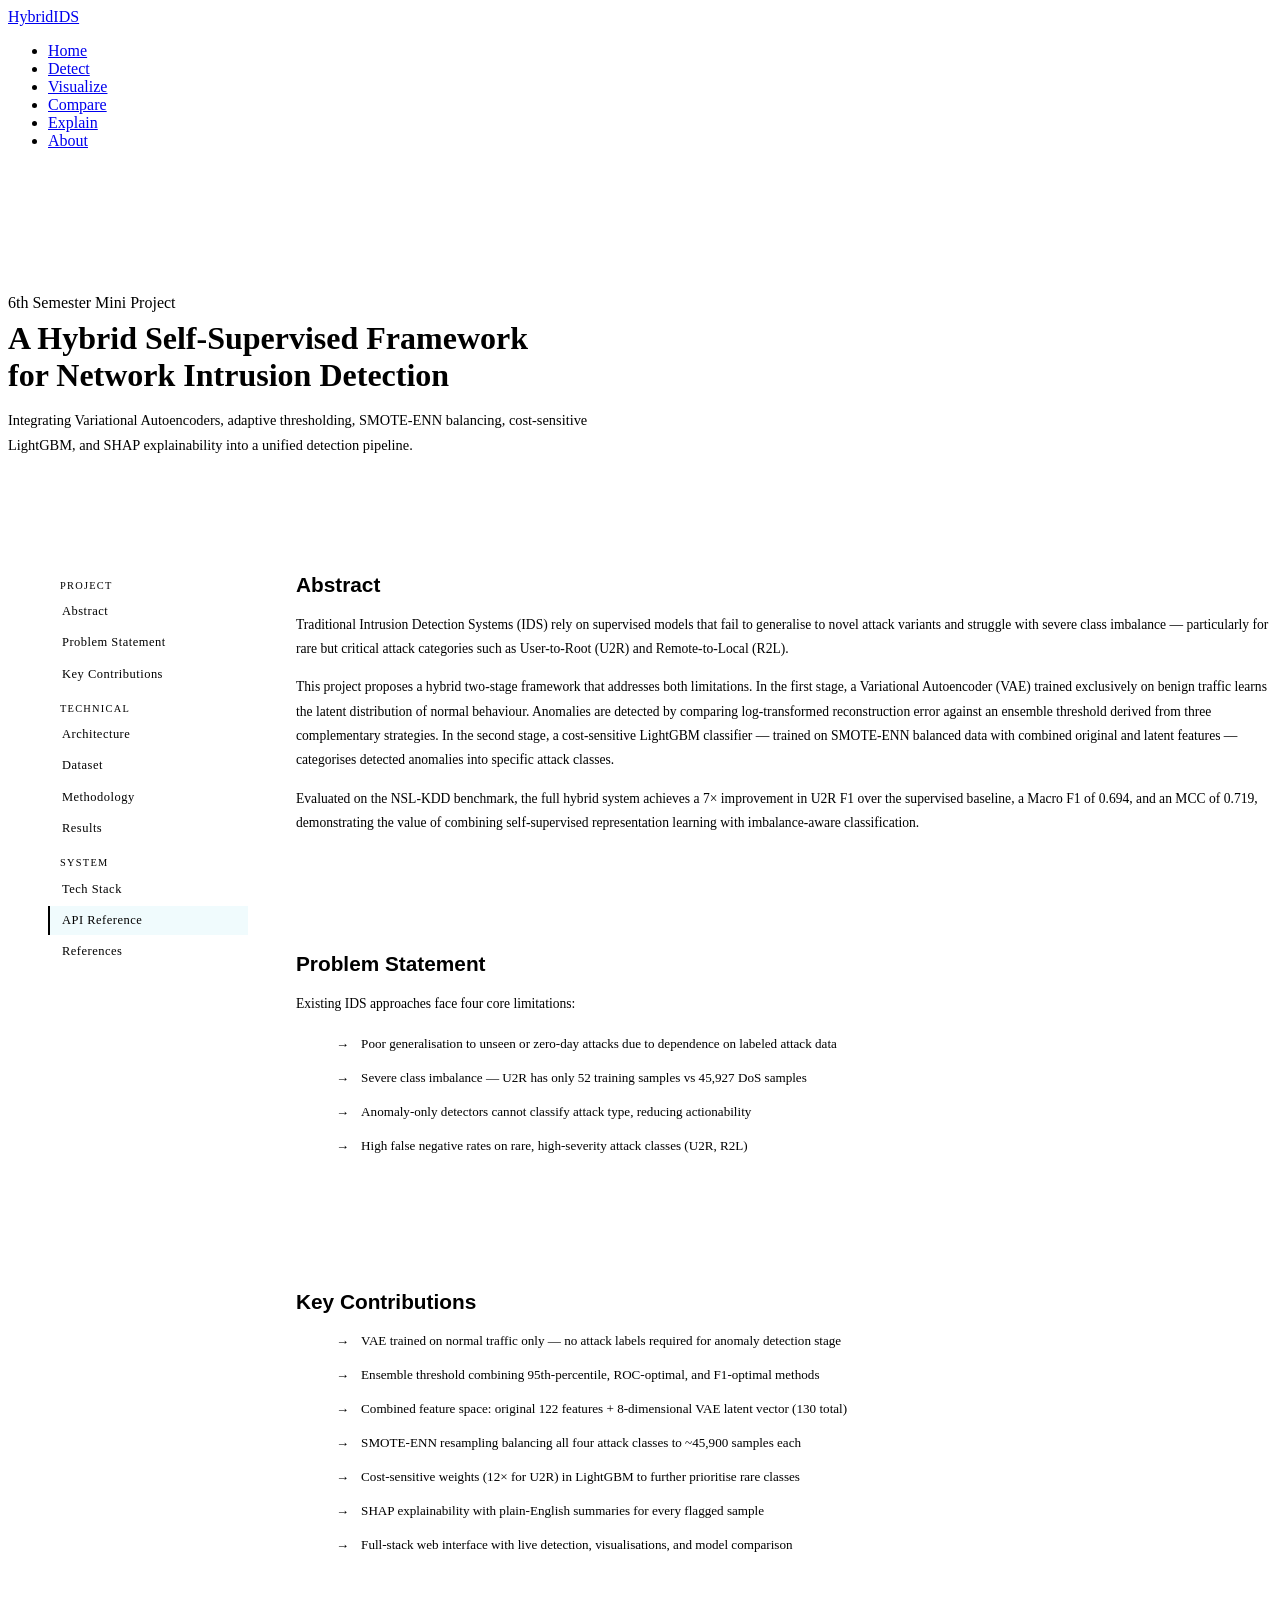
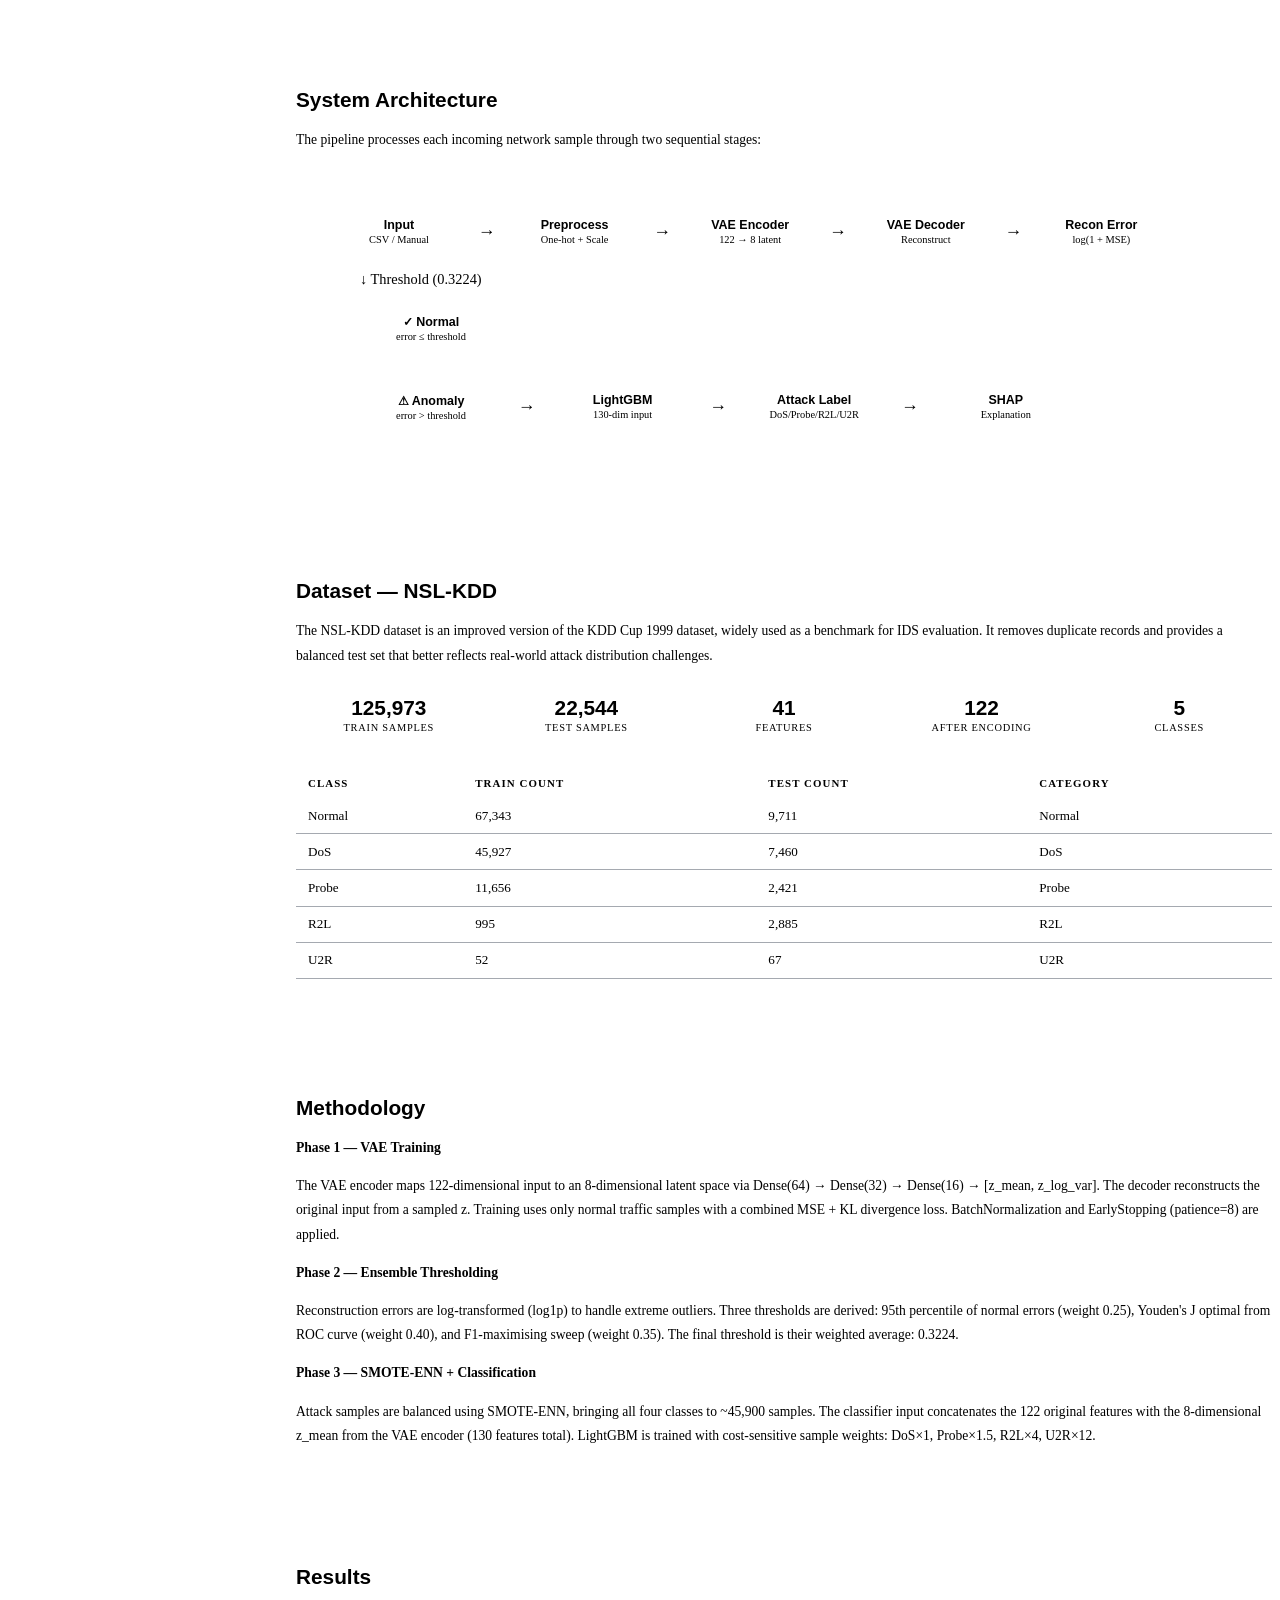
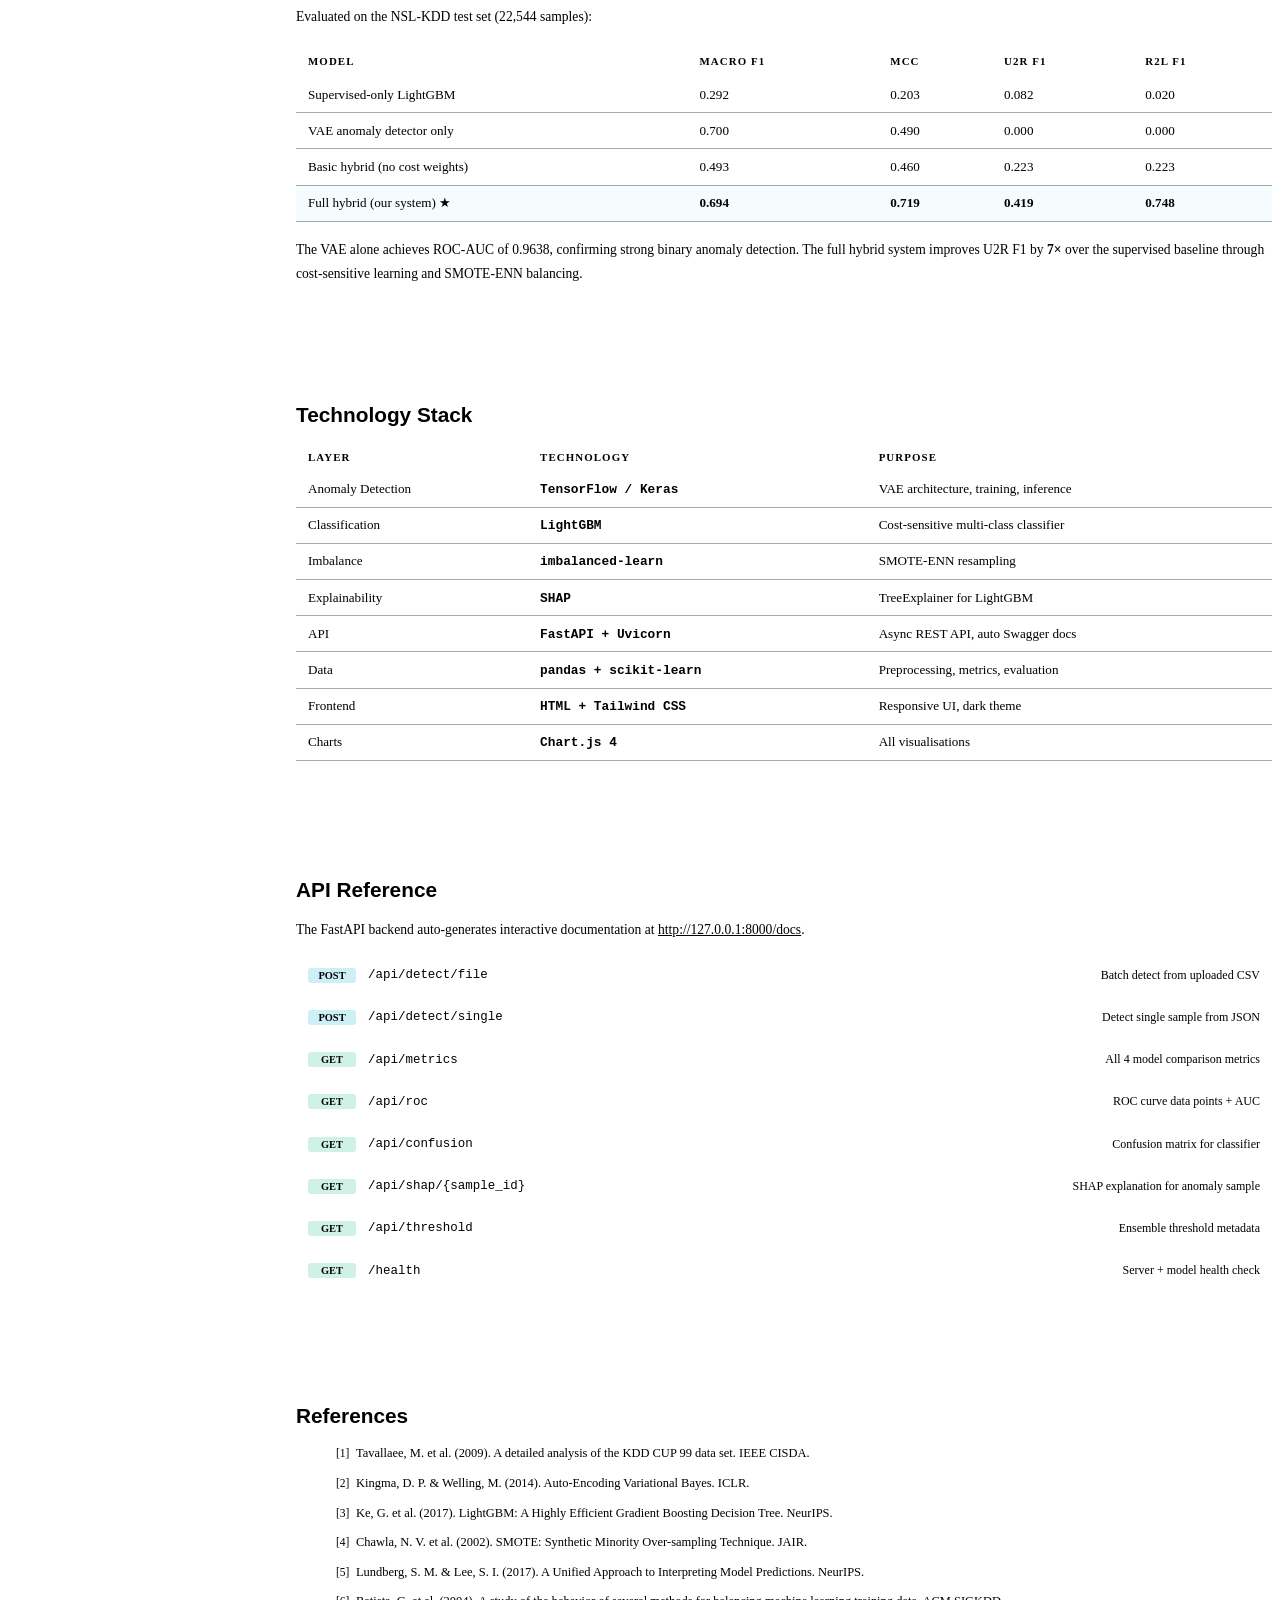
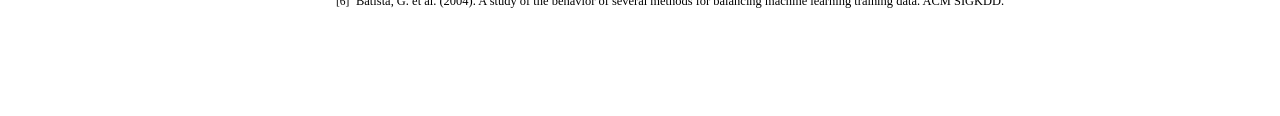
==== frontend/about.html @ 9a278058 "Initial commit" ====
<!DOCTYPE html>
<html lang="en">
<head>
  <meta charset="UTF-8"/>
  <meta name="viewport" content="width=device-width, initial-scale=1.0"/>
  <title>HybridIDS — About</title>
  <link rel="stylesheet" href="/static/css/styles.css"/>
  <style>
    .page-content { padding: 80px 0 5rem; }

    /* ── Hero strip ── */
    .about-hero {
      padding: 3rem 0 2rem;
      border-bottom: 1px solid var(--border);
      margin-bottom: 3rem;
    }

    /* ── Two-col layout ── */
    .about-layout {
      display: grid;
      grid-template-columns: 240px 1fr;
      gap: 3rem;
      align-items: start;
    }

    /* ── Sticky sidebar nav ── */
    .sidebar {
      position: sticky;
      top: 80px;
    }

    .sidebar-nav { list-style: none; display: flex; flex-direction: column; gap: 2px; }

    .sidebar-nav a {
      display: block;
      padding: 0.45rem 0.75rem;
      font-size: 0.78rem;
      color: var(--muted);
      text-decoration: none;
      border-left: 2px solid transparent;
      border-radius: 0 var(--radius) var(--radius) 0;
      transition: all var(--transition);
      letter-spacing: 0.04em;
    }

    .sidebar-nav a:hover { color: var(--cyan); border-left-color: var(--cyan); }
    .sidebar-nav a.active { color: var(--cyan); border-left-color: var(--cyan); background: rgba(6,182,212,0.06); }

    .sidebar-section-label {
      font-size: 0.65rem;
      text-transform: uppercase;
      letter-spacing: 0.12em;
      color: var(--subtle);
      padding: 0.75rem 0.75rem 0.25rem;
    }

    /* ── Content sections ── */
    .about-content { display: flex; flex-direction: column; gap: 3rem; }

    .about-section { scroll-margin-top: 90px; }

    .about-section h3 {
      font-family: 'Syne', sans-serif;
      font-size: 1.3rem;
      margin-bottom: 1rem;
      color: var(--text);
    }

    .about-section p {
      color: var(--muted);
      line-height: 1.8;
      font-size: 0.85rem;
      margin-bottom: 0.75rem;
    }

    .about-section p:last-child { margin-bottom: 0; }

    /* ── Dataset stats ── */
    .dataset-grid {
      display: grid;
      grid-template-columns: repeat(5, 1fr);
      gap: 0.75rem;
      margin-top: 1rem;
    }

    .dataset-card {
      background: var(--bg3);
      border: 1px solid var(--border);
      border-radius: var(--radius);
      padding: 0.875rem;
      text-align: center;
    }

    .dataset-val {
      font-family: 'Syne', sans-serif;
      font-size: 1.3rem;
      font-weight: 800;
      line-height: 1;
    }

    .dataset-label {
      font-size: 0.65rem;
      color: var(--muted);
      text-transform: uppercase;
      letter-spacing: 0.07em;
      margin-top: 3px;
    }

    /* ── Architecture diagram ── */
    .arch-diagram {
      background: var(--bg3);
      border: 1px solid var(--border);
      border-radius: var(--radius-lg);
      padding: 2rem;
      margin-top: 1.5rem;
      font-size: 0.8rem;
    }

    .arch-row {
      display: flex;
      align-items: center;
      gap: 0;
      margin-bottom: 0;
      flex-wrap: wrap;
    }

    .arch-box {
      background: var(--panel);
      border: 1px solid var(--border);
      border-radius: var(--radius);
      padding: 0.6rem 1rem;
      text-align: center;
      min-width: 110px;
      transition: border-color var(--transition);
    }

    .arch-box:hover { border-color: var(--cyan); }

    .arch-box-title {
      font-family: 'Syne', sans-serif;
      font-size: 0.78rem;
      font-weight: 600;
    }

    .arch-box-sub {
      font-size: 0.65rem;
      color: var(--muted);
      margin-top: 2px;
    }

    .arch-arrow {
      padding: 0 0.5rem;
      color: var(--border2);
      font-size: 1.1rem;
    }

    .arch-branch {
      display: flex;
      flex-direction: column;
      gap: 0.5rem;
      margin-left: 0.5rem;
    }

    .arch-branch-row {
      display: flex;
      align-items: center;
      gap: 0.5rem;
    }

    /* ── Tech stack table ── */
    .tech-table {
      width: 100%;
      border-collapse: collapse;
      margin-top: 1rem;
      font-size: 0.82rem;
    }

    .tech-table th {
      text-align: left;
      padding: 0.5rem 0.75rem;
      font-size: 0.68rem;
      text-transform: uppercase;
      letter-spacing: 0.1em;
      color: var(--muted);
      border-bottom: 1px solid var(--border);
    }

    .tech-table td {
      padding: 0.6rem 0.75rem;
      border-bottom: 1px solid rgba(30,41,59,0.4);
      vertical-align: middle;
    }

    .tech-name {
      font-weight: 600;
      color: var(--cyan);
      font-family: 'JetBrains Mono', monospace;
      font-size: 0.8rem;
    }

    /* ── Results summary ── */
    .results-table {
      width: 100%;
      border-collapse: collapse;
      margin-top: 1rem;
      font-size: 0.82rem;
    }

    .results-table th {
      text-align: left;
      padding: 0.6rem 0.75rem;
      font-size: 0.68rem;
      text-transform: uppercase;
      letter-spacing: 0.1em;
      color: var(--muted);
      border-bottom: 1px solid var(--border);
    }

    .results-table td {
      padding: 0.6rem 0.75rem;
      border-bottom: 1px solid rgba(30,41,59,0.4);
    }

    .results-table tr.best td { background: rgba(6,182,212,0.04); }
    .results-table tr.best td:first-child { border-left: 3px solid var(--cyan); }

    /* ── Contribution list ── */
    .contribution-list {
      list-style: none;
      display: flex;
      flex-direction: column;
      gap: 0.75rem;
      margin-top: 1rem;
    }

    .contribution-list li {
      display: flex;
      gap: 0.75rem;
      align-items: flex-start;
      font-size: 0.82rem;
      color: var(--muted);
      line-height: 1.6;
    }

    .contribution-list li::before {
      content: '→';
      color: var(--cyan);
      flex-shrink: 0;
      margin-top: 1px;
    }

    /* ── References ── */
    .ref-list {
      list-style: none;
      display: flex;
      flex-direction: column;
      gap: 0.6rem;
      margin-top: 1rem;
    }

    .ref-list li {
      font-size: 0.78rem;
      color: var(--muted);
      padding-left: 1.25rem;
      position: relative;
      line-height: 1.6;
    }

    .ref-list li::before {
      content: '[' counter(ref) ']';
      counter-increment: ref;
      position: absolute;
      left: 0;
      color: var(--cyan);
      font-size: 0.72rem;
    }

    .ref-list { counter-reset: ref; }

    /* ── API endpoints ── */
    .endpoint-list {
      display: flex;
      flex-direction: column;
      gap: 0.5rem;
      margin-top: 1rem;
    }

    .endpoint-row {
      display: flex;
      align-items: center;
      gap: 0.75rem;
      padding: 0.6rem 0.75rem;
      background: var(--bg3);
      border: 1px solid var(--border);
      border-radius: var(--radius);
      font-size: 0.78rem;
    }

    .endpoint-method {
      font-size: 0.65rem;
      font-weight: 700;
      padding: 2px 6px;
      border-radius: 3px;
      min-width: 36px;
      text-align: center;
    }

    .method-get  { background: rgba(16,185,129,0.2);  color: var(--green); }
    .method-post { background: rgba(6,182,212,0.2);   color: var(--cyan);  }

    .endpoint-path {
      font-family: 'JetBrains Mono', monospace;
      color: var(--text);
      font-size: 0.78rem;
    }

    .endpoint-desc { color: var(--muted); font-size: 0.75rem; margin-left: auto; }

    @media (max-width: 900px) {
      .about-layout { grid-template-columns: 1fr; }
      .sidebar { position: static; }
      .dataset-grid { grid-template-columns: repeat(3, 1fr); }
    }
  </style>
</head>
<body>

<nav class="navbar">
  <div class="container">
    <a href="/index.html" class="nav-logo"><span class="dot"></span>HybridIDS</a>
    <ul class="nav-links">
      <li><a href="/index.html">Home</a></li>
      <li><a href="/dashboard.html">Detect</a></li>
      <li><a href="/visualizations.html">Visualize</a></li>
      <li><a href="/comparison.html">Compare</a></li>
      <li><a href="/explainability.html">Explain</a></li>
      <li><a href="/about.html" class="active">About</a></li>
    </ul>
  </div>
</nav>

<div class="page-content">
  <div class="container">

    <div class="about-hero">
      <span class="section-tag">6th Semester Mini Project</span>
      <h1 style="margin-top:0.5rem;margin-bottom:0.75rem">
        A Hybrid Self-Supervised Framework<br/>
        <span style="color:var(--cyan)">for Network Intrusion Detection</span>
      </h1>
      <p style="color:var(--muted);font-size:0.9rem;max-width:640px;line-height:1.7">
        Integrating Variational Autoencoders, adaptive thresholding, SMOTE-ENN balancing,
        cost-sensitive LightGBM, and SHAP explainability into a unified detection pipeline.
      </p>
    </div>

    <div class="about-layout">

      <!-- Sidebar -->
      <aside class="sidebar">
        <nav>
          <ul class="sidebar-nav">
            <li class="sidebar-section-label">Project</li>
            <li><a href="#abstract">Abstract</a></li>
            <li><a href="#problem">Problem Statement</a></li>
            <li><a href="#contributions">Key Contributions</a></li>
            <li class="sidebar-section-label">Technical</li>
            <li><a href="#architecture">Architecture</a></li>
            <li><a href="#dataset">Dataset</a></li>
            <li><a href="#methodology">Methodology</a></li>
            <li><a href="#results">Results</a></li>
            <li class="sidebar-section-label">System</li>
            <li><a href="#stack">Tech Stack</a></li>
            <li><a href="#api">API Reference</a></li>
            <li><a href="#references">References</a></li>
          </ul>
        </nav>
      </aside>

      <!-- Content -->
      <div class="about-content">

        <!-- Abstract -->
        <section class="about-section" id="abstract">
          <h3>Abstract</h3>
          <p>
            Traditional Intrusion Detection Systems (IDS) rely on supervised models that fail to
            generalise to novel attack variants and struggle with severe class imbalance — particularly
            for rare but critical attack categories such as User-to-Root (U2R) and Remote-to-Local (R2L).
          </p>
          <p>
            This project proposes a hybrid two-stage framework that addresses both limitations.
            In the first stage, a Variational Autoencoder (VAE) trained exclusively on benign traffic
            learns the latent distribution of normal behaviour. Anomalies are detected by comparing
            log-transformed reconstruction error against an ensemble threshold derived from three
            complementary strategies. In the second stage, a cost-sensitive LightGBM classifier
            — trained on SMOTE-ENN balanced data with combined original and latent features —
            categorises detected anomalies into specific attack classes.
          </p>
          <p>
            Evaluated on the NSL-KDD benchmark, the full hybrid system achieves a 7× improvement
            in U2R F1 over the supervised baseline, a Macro F1 of 0.694, and an MCC of 0.719,
            demonstrating the value of combining self-supervised representation learning with
            imbalance-aware classification.
          </p>
        </section>

        <div class="divider"></div>

        <!-- Problem statement -->
        <section class="about-section" id="problem">
          <h3>Problem Statement</h3>
          <p>Existing IDS approaches face four core limitations:</p>
          <ul class="contribution-list">
            <li>Poor generalisation to unseen or zero-day attacks due to dependence on labeled attack data</li>
            <li>Severe class imbalance — U2R has only 52 training samples vs 45,927 DoS samples</li>
            <li>Anomaly-only detectors cannot classify attack type, reducing actionability</li>
            <li>High false negative rates on rare, high-severity attack classes (U2R, R2L)</li>
          </ul>
        </section>

        <div class="divider"></div>

        <!-- Key contributions -->
        <section class="about-section" id="contributions">
          <h3>Key Contributions</h3>
          <ul class="contribution-list">
            <li>VAE trained on normal traffic only — no attack labels required for anomaly detection stage</li>
            <li>Ensemble threshold combining 95th-percentile, ROC-optimal, and F1-optimal methods</li>
            <li>Combined feature space: original 122 features + 8-dimensional VAE latent vector (130 total)</li>
            <li>SMOTE-ENN resampling balancing all four attack classes to ~45,900 samples each</li>
            <li>Cost-sensitive weights (12× for U2R) in LightGBM to further prioritise rare classes</li>
            <li>SHAP explainability with plain-English summaries for every flagged sample</li>
            <li>Full-stack web interface with live detection, visualisations, and model comparison</li>
          </ul>
        </section>

        <div class="divider"></div>

        <!-- Architecture -->
        <section class="about-section" id="architecture">
          <h3>System Architecture</h3>
          <p>The pipeline processes each incoming network sample through two sequential stages:</p>

          <div class="arch-diagram">
            <div class="arch-row">
              <div class="arch-box">
                <div class="arch-box-title">Input</div>
                <div class="arch-box-sub">CSV / Manual</div>
              </div>
              <div class="arch-arrow">→</div>
              <div class="arch-box">
                <div class="arch-box-title">Preprocess</div>
                <div class="arch-box-sub">One-hot + Scale</div>
              </div>
              <div class="arch-arrow">→</div>
              <div class="arch-box" style="border-color:rgba(6,182,212,0.4)">
                <div class="arch-box-title" style="color:var(--cyan)">VAE Encoder</div>
                <div class="arch-box-sub">122 → 8 latent</div>
              </div>
              <div class="arch-arrow">→</div>
              <div class="arch-box">
                <div class="arch-box-title">VAE Decoder</div>
                <div class="arch-box-sub">Reconstruct</div>
              </div>
              <div class="arch-arrow">→</div>
              <div class="arch-box">
                <div class="arch-box-title">Recon Error</div>
                <div class="arch-box-sub">log(1 + MSE)</div>
              </div>
            </div>

            <div style="margin: 1rem 0 1rem 2rem; color:var(--border2); font-size:0.9rem">↓ Threshold (0.3224)</div>

            <div style="display:flex;gap:2rem;margin-left:2rem;flex-wrap:wrap">
              <div class="arch-box" style="border-color:rgba(16,185,129,0.4)">
                <div class="arch-box-title" style="color:var(--green)">✓ Normal</div>
                <div class="arch-box-sub">error ≤ threshold</div>
              </div>
              <div style="display:flex;align-items:center;gap:0.5rem;flex-wrap:wrap">
                <div class="arch-box" style="border-color:rgba(239,68,68,0.4)">
                  <div class="arch-box-title" style="color:var(--red)">⚠ Anomaly</div>
                  <div class="arch-box-sub">error > threshold</div>
                </div>
                <div class="arch-arrow">→</div>
                <div class="arch-box" style="border-color:rgba(249,115,22,0.4)">
                  <div class="arch-box-title" style="color:var(--orange)">LightGBM</div>
                  <div class="arch-box-sub">130-dim input</div>
                </div>
                <div class="arch-arrow">→</div>
                <div class="arch-box">
                  <div class="arch-box-title">Attack Label</div>
                  <div class="arch-box-sub">DoS/Probe/R2L/U2R</div>
                </div>
                <div class="arch-arrow">→</div>
                <div class="arch-box" style="border-color:rgba(139,92,246,0.4)">
                  <div class="arch-box-title" style="color:var(--purple)">SHAP</div>
                  <div class="arch-box-sub">Explanation</div>
                </div>
              </div>
            </div>
          </div>
        </section>

        <div class="divider"></div>

        <!-- Dataset -->
        <section class="about-section" id="dataset">
          <h3>Dataset — NSL-KDD</h3>
          <p>
            The NSL-KDD dataset is an improved version of the KDD Cup 1999 dataset, widely used as
            a benchmark for IDS evaluation. It removes duplicate records and provides a balanced
            test set that better reflects real-world attack distribution challenges.
          </p>

          <div class="dataset-grid">
            <div class="dataset-card">
              <div class="dataset-val" style="color:var(--cyan)">125,973</div>
              <div class="dataset-label">Train Samples</div>
            </div>
            <div class="dataset-card">
              <div class="dataset-val" style="color:var(--cyan)">22,544</div>
              <div class="dataset-label">Test Samples</div>
            </div>
            <div class="dataset-card">
              <div class="dataset-val" style="color:var(--green)">41</div>
              <div class="dataset-label">Features</div>
            </div>
            <div class="dataset-card">
              <div class="dataset-val" style="color:var(--yellow)">122</div>
              <div class="dataset-label">After Encoding</div>
            </div>
            <div class="dataset-card">
              <div class="dataset-val" style="color:var(--red)">5</div>
              <div class="dataset-label">Classes</div>
            </div>
          </div>

          <div style="margin-top:1.25rem">
            <table class="results-table">
              <thead>
                <tr><th>Class</th><th>Train Count</th><th>Test Count</th><th>Category</th></tr>
              </thead>
              <tbody>
                <tr><td>Normal</td><td>67,343</td><td>9,711</td><td><span class="badge badge-normal">Normal</span></td></tr>
                <tr><td>DoS</td><td>45,927</td><td>7,460</td><td><span class="badge badge-dos">DoS</span></td></tr>
                <tr><td>Probe</td><td>11,656</td><td>2,421</td><td><span class="badge badge-probe">Probe</span></td></tr>
                <tr><td>R2L</td><td>995</td><td>2,885</td><td><span class="badge badge-r2l">R2L</span></td></tr>
                <tr><td>U2R</td><td>52</td><td>67</td><td><span class="badge badge-u2r">U2R</span></td></tr>
              </tbody>
            </table>
          </div>
        </section>

        <div class="divider"></div>

        <!-- Methodology -->
        <section class="about-section" id="methodology">
          <h3>Methodology</h3>
          <p><strong style="color:var(--text)">Phase 1 — VAE Training</strong></p>
          <p>
            The VAE encoder maps 122-dimensional input to an 8-dimensional latent space via
            Dense(64) → Dense(32) → Dense(16) → [z_mean, z_log_var]. The decoder reconstructs
            the original input from a sampled z. Training uses only normal traffic samples
            with a combined MSE + KL divergence loss. BatchNormalization and EarlyStopping
            (patience=8) are applied.
          </p>
          <p><strong style="color:var(--text)">Phase 2 — Ensemble Thresholding</strong></p>
          <p>
            Reconstruction errors are log-transformed (log1p) to handle extreme outliers.
            Three thresholds are derived: 95th percentile of normal errors (weight 0.25),
            Youden's J optimal from ROC curve (weight 0.40), and F1-maximising sweep (weight 0.35).
            The final threshold is their weighted average: 0.3224.
          </p>
          <p><strong style="color:var(--text)">Phase 3 — SMOTE-ENN + Classification</strong></p>
          <p>
            Attack samples are balanced using SMOTE-ENN, bringing all four classes to ~45,900 samples.
            The classifier input concatenates the 122 original features with the 8-dimensional z_mean
            from the VAE encoder (130 features total). LightGBM is trained with cost-sensitive
            sample weights: DoS×1, Probe×1.5, R2L×4, U2R×12.
          </p>
        </section>

        <div class="divider"></div>

        <!-- Results -->
        <section class="about-section" id="results">
          <h3>Results</h3>
          <p>Evaluated on the NSL-KDD test set (22,544 samples):</p>
          <table class="results-table">
            <thead>
              <tr><th>Model</th><th>Macro F1</th><th>MCC</th><th>U2R F1</th><th>R2L F1</th></tr>
            </thead>
            <tbody>
              <tr><td>Supervised-only LightGBM</td><td>0.292</td><td>0.203</td><td>0.082</td><td>0.020</td></tr>
              <tr><td>VAE anomaly detector only</td><td>0.700</td><td>0.490</td><td>0.000</td><td>0.000</td></tr>
              <tr><td>Basic hybrid (no cost weights)</td><td>0.493</td><td>0.460</td><td>0.223</td><td>0.223</td></tr>
              <tr class="best"><td>Full hybrid (our system) ★</td><td><strong>0.694</strong></td><td><strong>0.719</strong></td><td><strong>0.419</strong></td><td><strong>0.748</strong></td></tr>
            </tbody>
          </table>
          <p style="margin-top:1rem">
            The VAE alone achieves ROC-AUC of 0.9638, confirming strong binary anomaly detection.
            The full hybrid system improves U2R F1 by <strong style="color:var(--cyan)">7×</strong>
            over the supervised baseline through cost-sensitive learning and SMOTE-ENN balancing.
          </p>
        </section>

        <div class="divider"></div>

        <!-- Tech stack -->
        <section class="about-section" id="stack">
          <h3>Technology Stack</h3>
          <table class="tech-table">
            <thead>
              <tr><th>Layer</th><th>Technology</th><th>Purpose</th></tr>
            </thead>
            <tbody>
              <tr><td>Anomaly Detection</td><td><span class="tech-name">TensorFlow / Keras</span></td><td style="color:var(--muted)">VAE architecture, training, inference</td></tr>
              <tr><td>Classification</td><td><span class="tech-name">LightGBM</span></td><td style="color:var(--muted)">Cost-sensitive multi-class classifier</td></tr>
              <tr><td>Imbalance</td><td><span class="tech-name">imbalanced-learn</span></td><td style="color:var(--muted)">SMOTE-ENN resampling</td></tr>
              <tr><td>Explainability</td><td><span class="tech-name">SHAP</span></td><td style="color:var(--muted)">TreeExplainer for LightGBM</td></tr>
              <tr><td>API</td><td><span class="tech-name">FastAPI + Uvicorn</span></td><td style="color:var(--muted)">Async REST API, auto Swagger docs</td></tr>
              <tr><td>Data</td><td><span class="tech-name">pandas + scikit-learn</span></td><td style="color:var(--muted)">Preprocessing, metrics, evaluation</td></tr>
              <tr><td>Frontend</td><td><span class="tech-name">HTML + Tailwind CSS</span></td><td style="color:var(--muted)">Responsive UI, dark theme</td></tr>
              <tr><td>Charts</td><td><span class="tech-name">Chart.js 4</span></td><td style="color:var(--muted)">All visualisations</td></tr>
            </tbody>
          </table>
        </section>

        <div class="divider"></div>

        <!-- API reference -->
        <section class="about-section" id="api">
          <h3>API Reference</h3>
          <p>
            The FastAPI backend auto-generates interactive documentation at
            <a href="http://127.0.0.1:8000/docs" target="_blank"
               style="color:var(--cyan)">http://127.0.0.1:8000/docs</a>.
          </p>
          <div class="endpoint-list">
            <div class="endpoint-row">
              <span class="endpoint-method method-post">POST</span>
              <span class="endpoint-path">/api/detect/file</span>
              <span class="endpoint-desc">Batch detect from uploaded CSV</span>
            </div>
            <div class="endpoint-row">
              <span class="endpoint-method method-post">POST</span>
              <span class="endpoint-path">/api/detect/single</span>
              <span class="endpoint-desc">Detect single sample from JSON</span>
            </div>
            <div class="endpoint-row">
              <span class="endpoint-method method-get">GET</span>
              <span class="endpoint-path">/api/metrics</span>
              <span class="endpoint-desc">All 4 model comparison metrics</span>
            </div>
            <div class="endpoint-row">
              <span class="endpoint-method method-get">GET</span>
              <span class="endpoint-path">/api/roc</span>
              <span class="endpoint-desc">ROC curve data points + AUC</span>
            </div>
            <div class="endpoint-row">
              <span class="endpoint-method method-get">GET</span>
              <span class="endpoint-path">/api/confusion</span>
              <span class="endpoint-desc">Confusion matrix for classifier</span>
            </div>
            <div class="endpoint-row">
              <span class="endpoint-method method-get">GET</span>
              <span class="endpoint-path">/api/shap/{sample_id}</span>
              <span class="endpoint-desc">SHAP explanation for anomaly sample</span>
            </div>
            <div class="endpoint-row">
              <span class="endpoint-method method-get">GET</span>
              <span class="endpoint-path">/api/threshold</span>
              <span class="endpoint-desc">Ensemble threshold metadata</span>
            </div>
            <div class="endpoint-row">
              <span class="endpoint-method method-get">GET</span>
              <span class="endpoint-path">/health</span>
              <span class="endpoint-desc">Server + model health check</span>
            </div>
          </div>
        </section>

        <div class="divider"></div>

        <!-- References -->
        <section class="about-section" id="references">
          <h3>References</h3>
          <ul class="ref-list">
            <li>Tavallaee, M. et al. (2009). A detailed analysis of the KDD CUP 99 data set. IEEE CISDA.</li>
            <li>Kingma, D. P. & Welling, M. (2014). Auto-Encoding Variational Bayes. ICLR.</li>
            <li>Ke, G. et al. (2017). LightGBM: A Highly Efficient Gradient Boosting Decision Tree. NeurIPS.</li>
            <li>Chawla, N. V. et al. (2002). SMOTE: Synthetic Minority Over-sampling Technique. JAIR.</li>
            <li>Lundberg, S. M. & Lee, S. I. (2017). A Unified Approach to Interpreting Model Predictions. NeurIPS.</li>
            <li>Batista, G. et al. (2004). A study of the behavior of several methods for balancing machine learning training data. ACM SIGKDD.</li>
          </ul>
        </section>

      </div>
    </div>
  </div>
</div>

<script>
// Highlight active sidebar link on scroll
const sections = document.querySelectorAll('.about-section');
const navLinks  = document.querySelectorAll('.sidebar-nav a');

const observer = new IntersectionObserver(entries => {
  entries.forEach(entry => {
    if (entry.isIntersecting) {
      navLinks.forEach(a => {
        a.classList.toggle('active', a.getAttribute('href') === `#${entry.target.id}`);
      });
    }
  });
}, { rootMargin: '-80px 0px -60% 0px' });

sections.forEach(s => observer.observe(s));
</script>
</body>
</html>
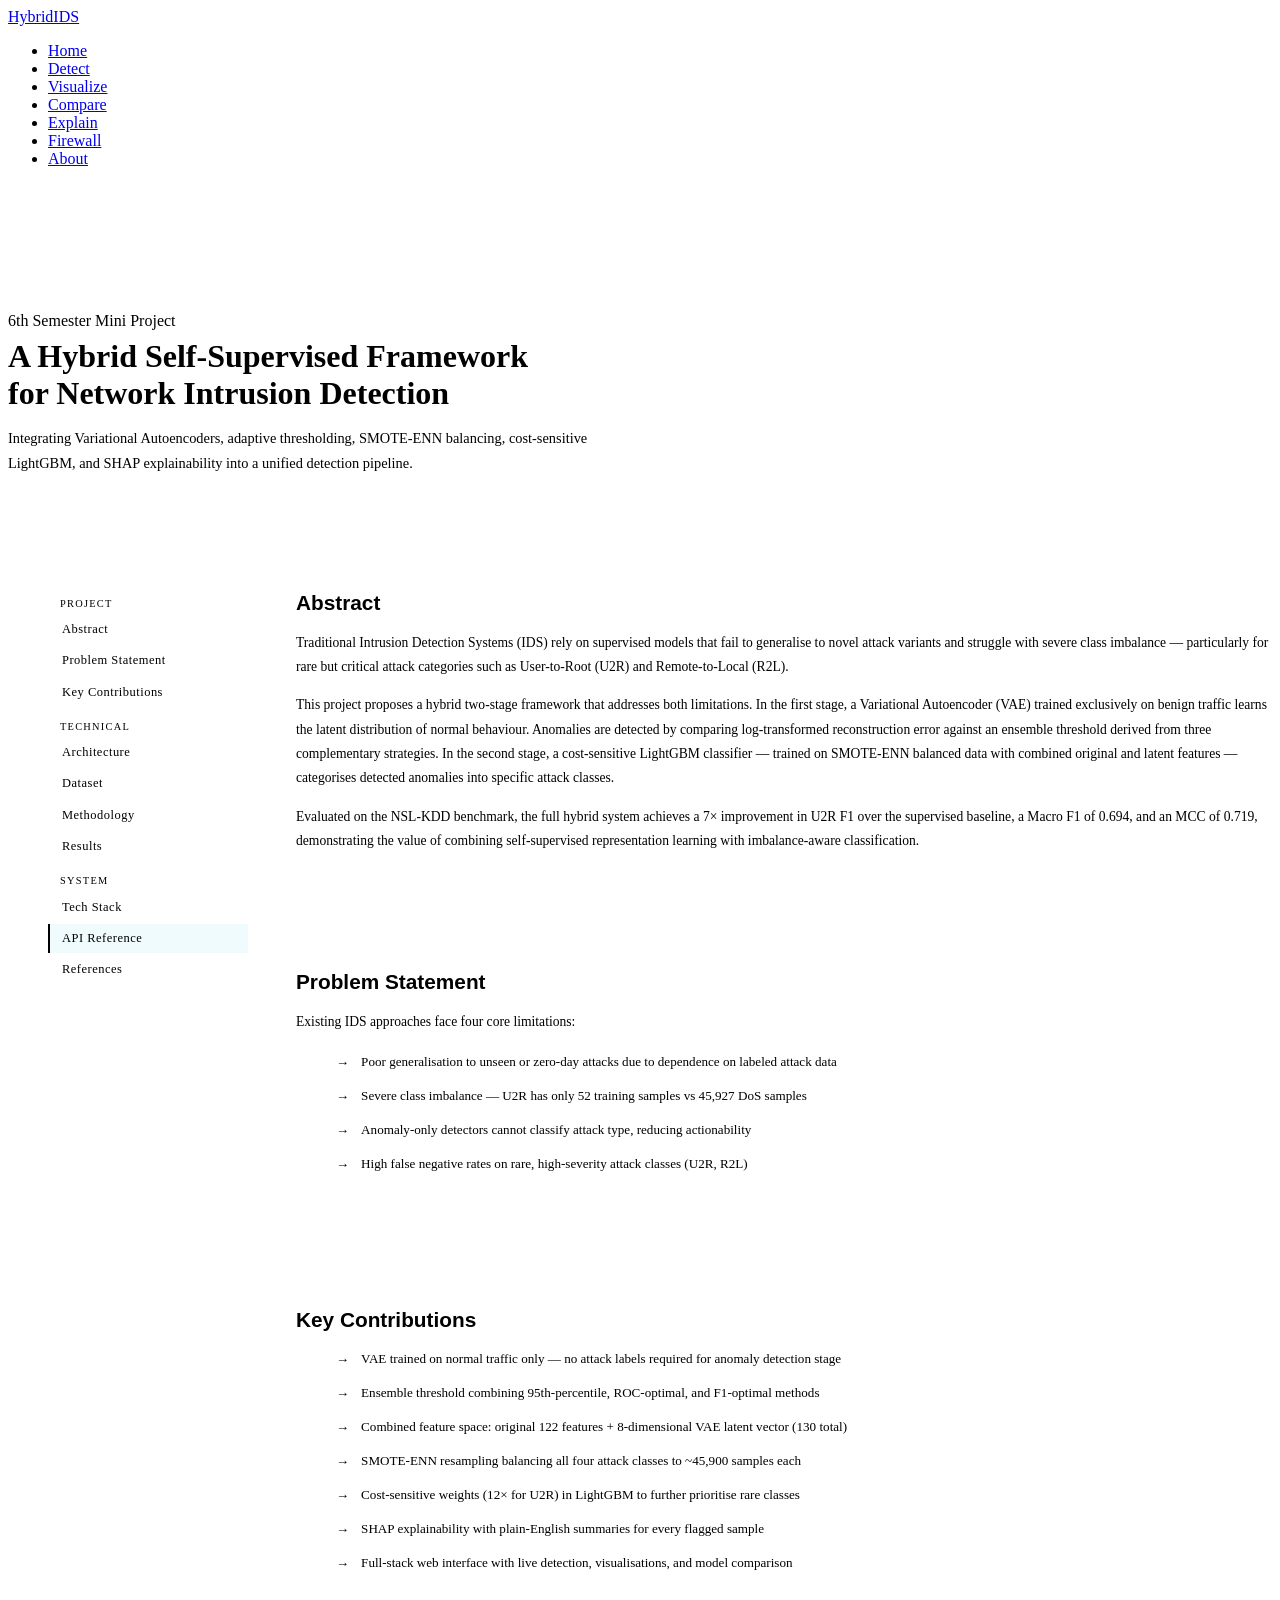
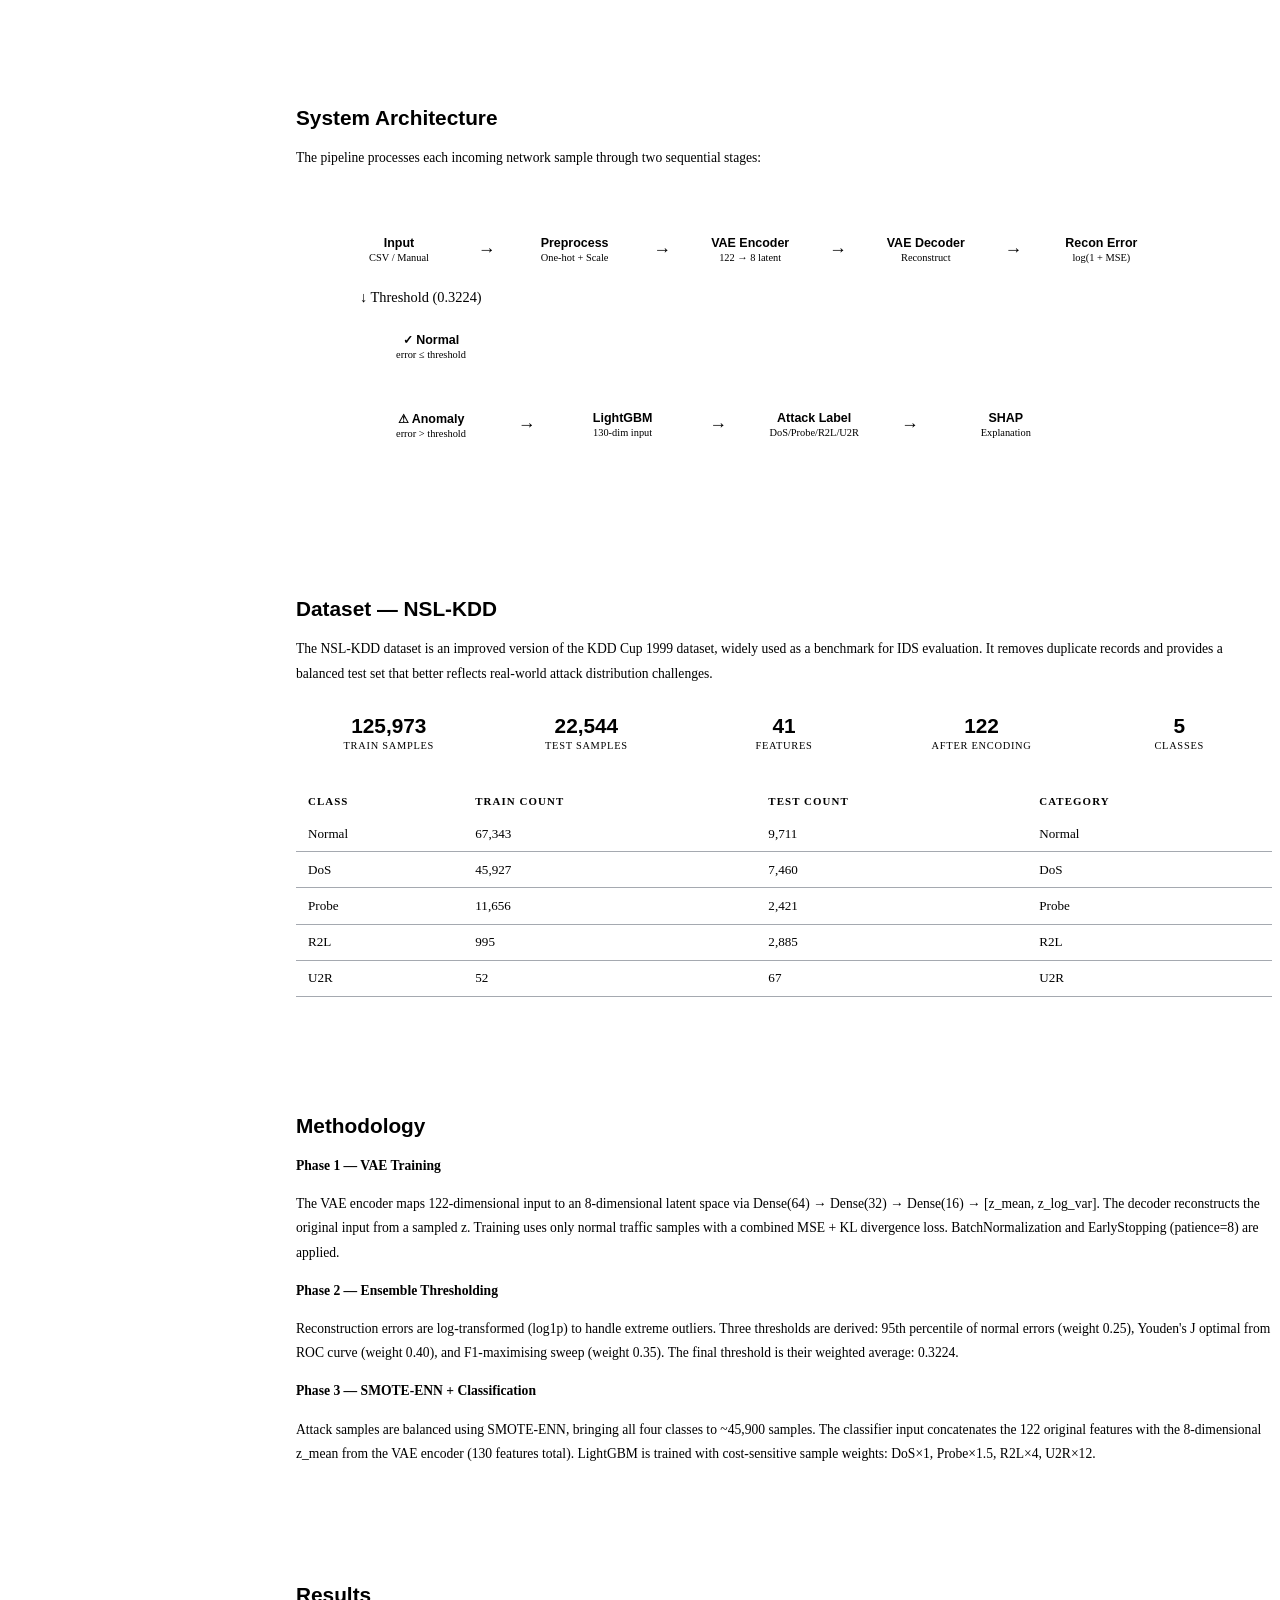
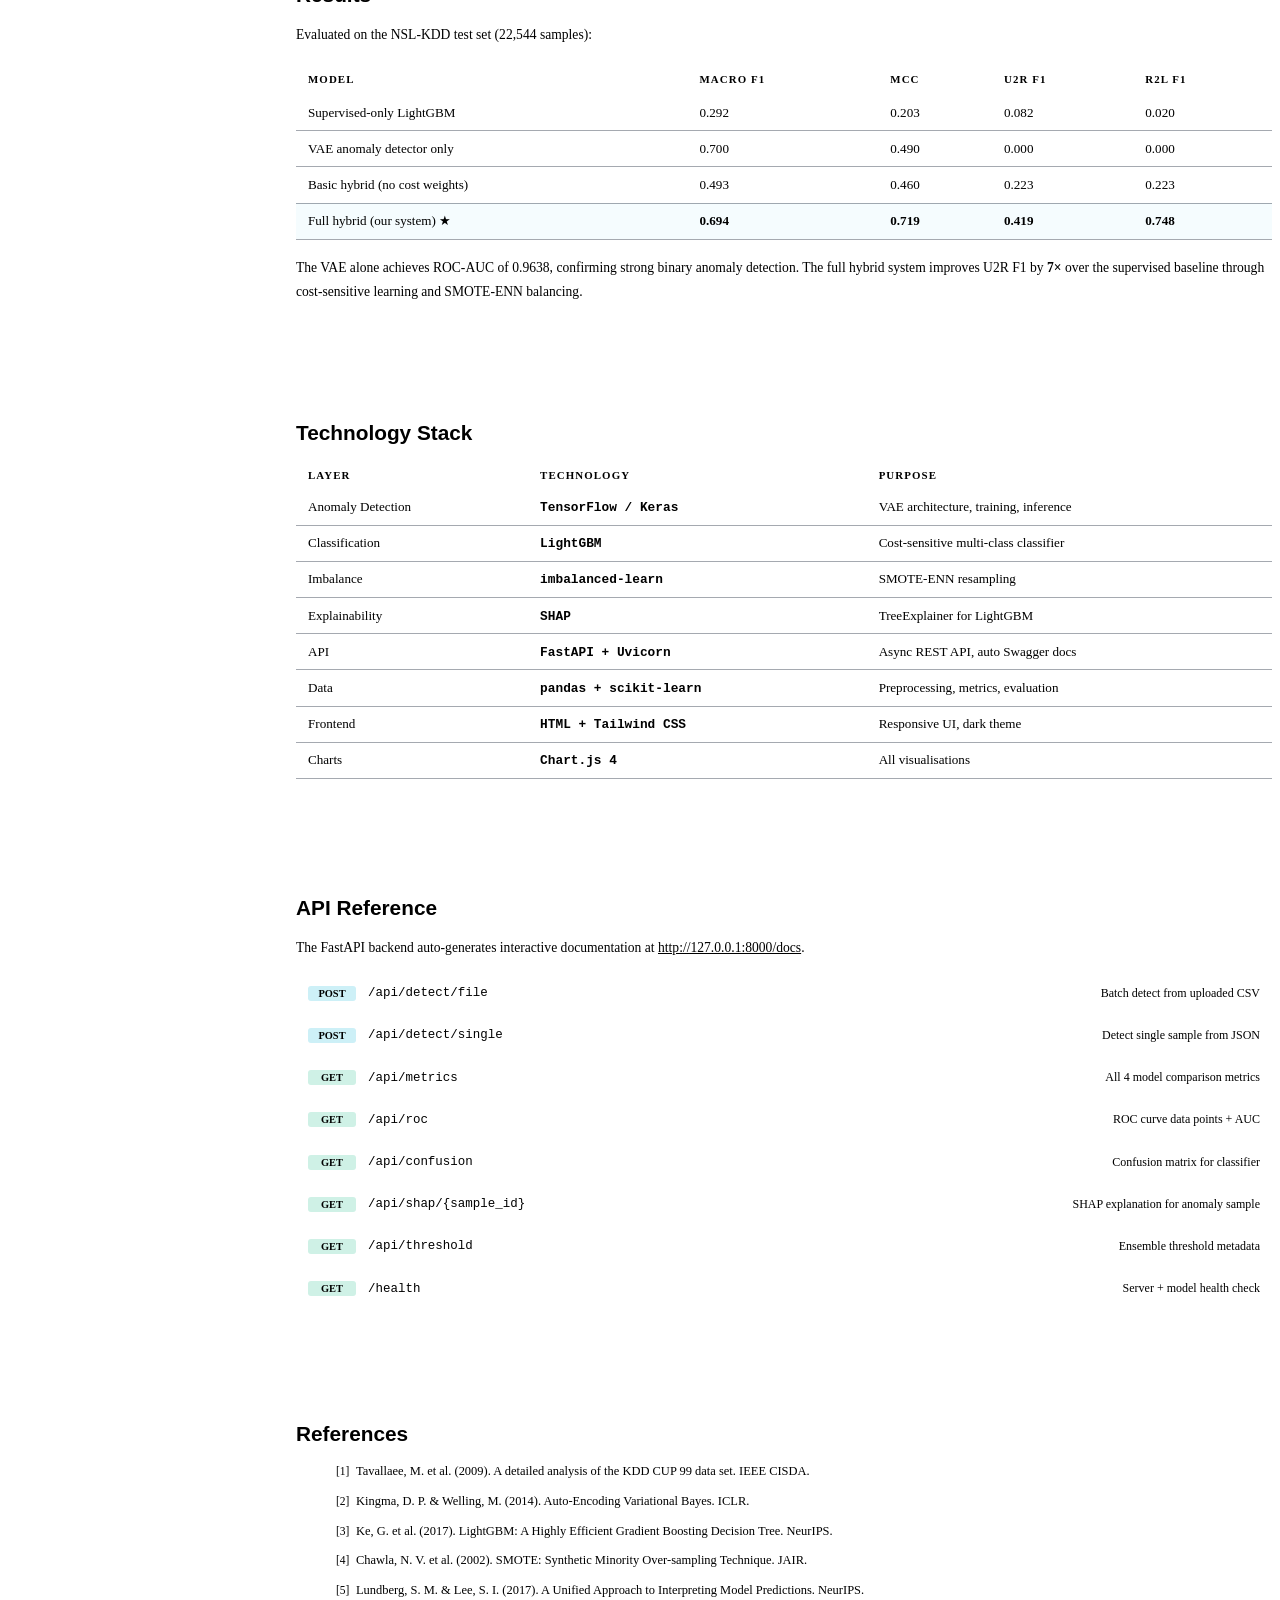
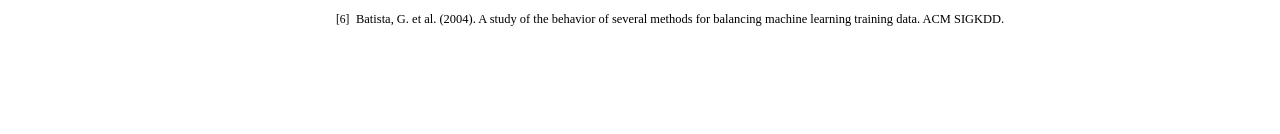
==== commit 0aca1da8: "firewall" ====
--- a/frontend/about.html
+++ b/frontend/about.html
@@ -334,6 +334,7 @@
       <li><a href="/visualizations.html">Visualize</a></li>
       <li><a href="/comparison.html">Compare</a></li>
       <li><a href="/explainability.html">Explain</a></li>
+      <li><a href="/firewall.html">Firewall</a></li>
       <li><a href="/about.html" class="active">About</a></li>
     </ul>
   </div>
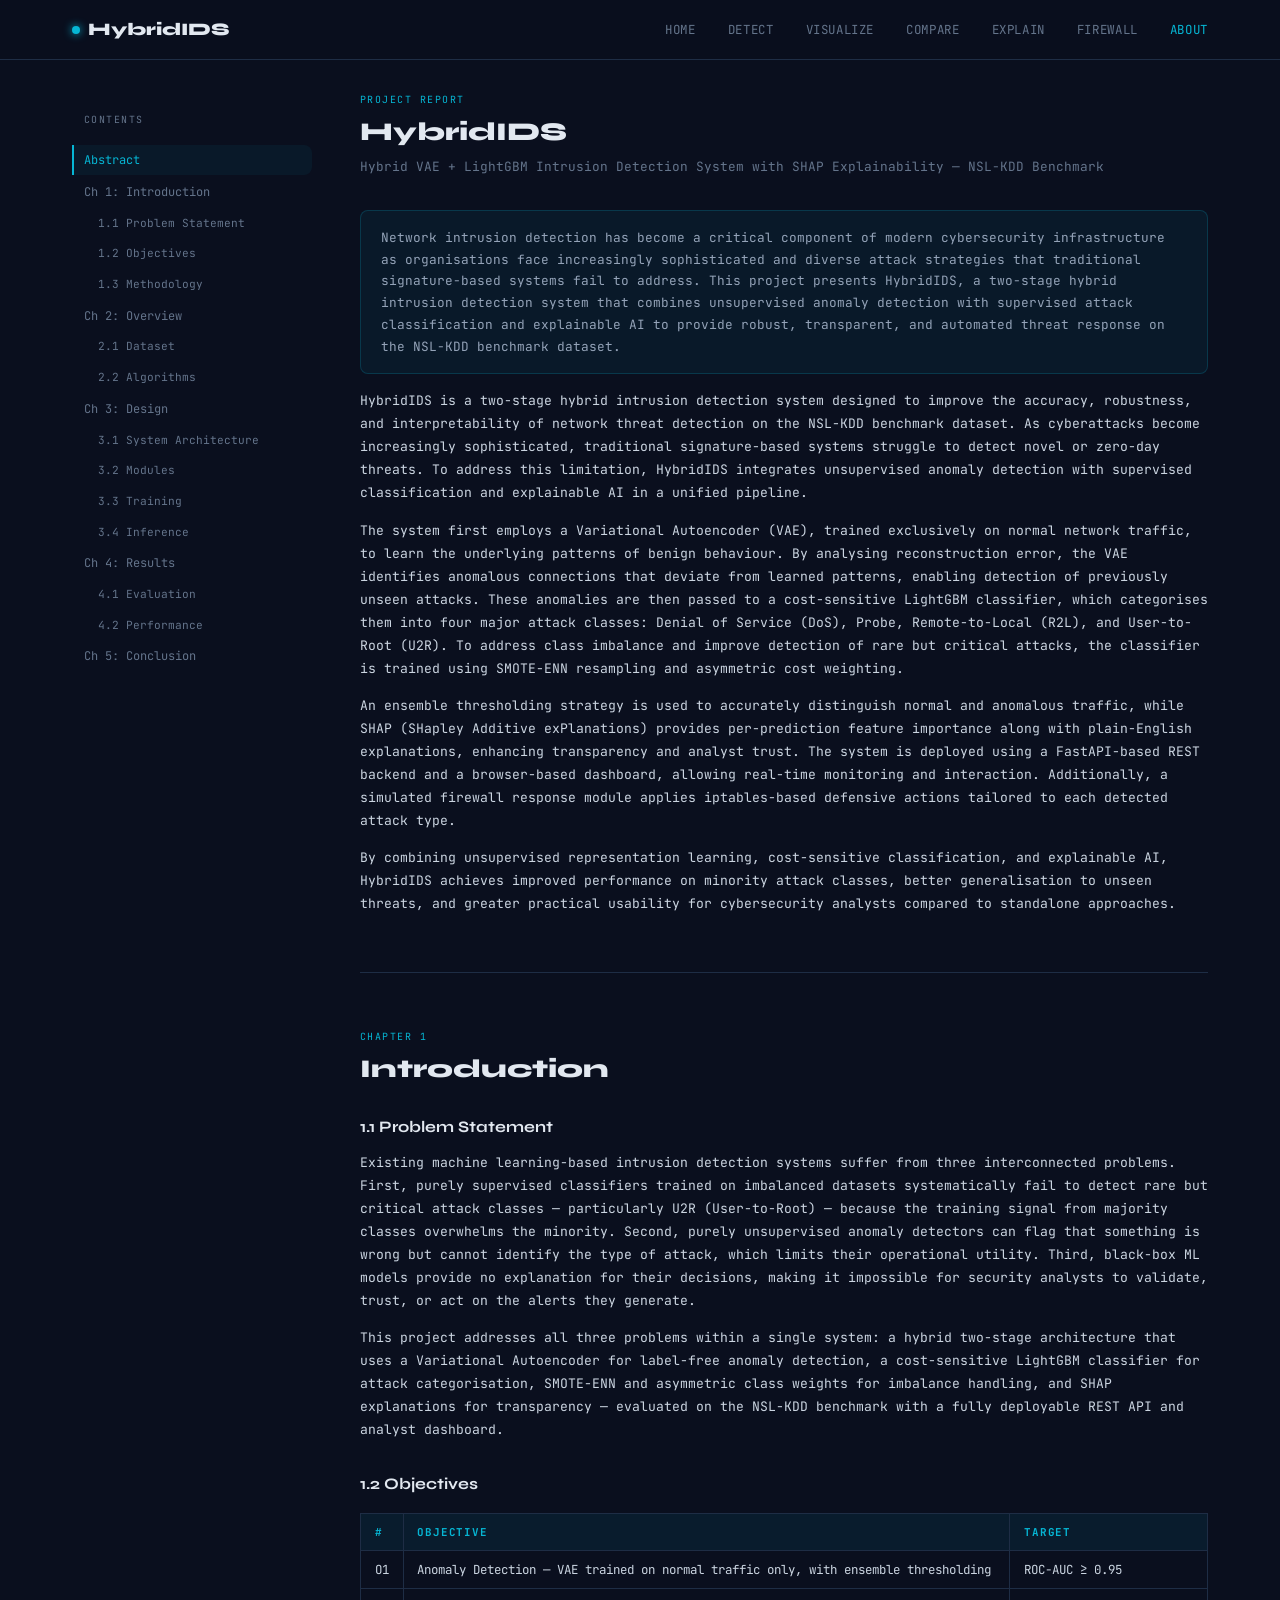
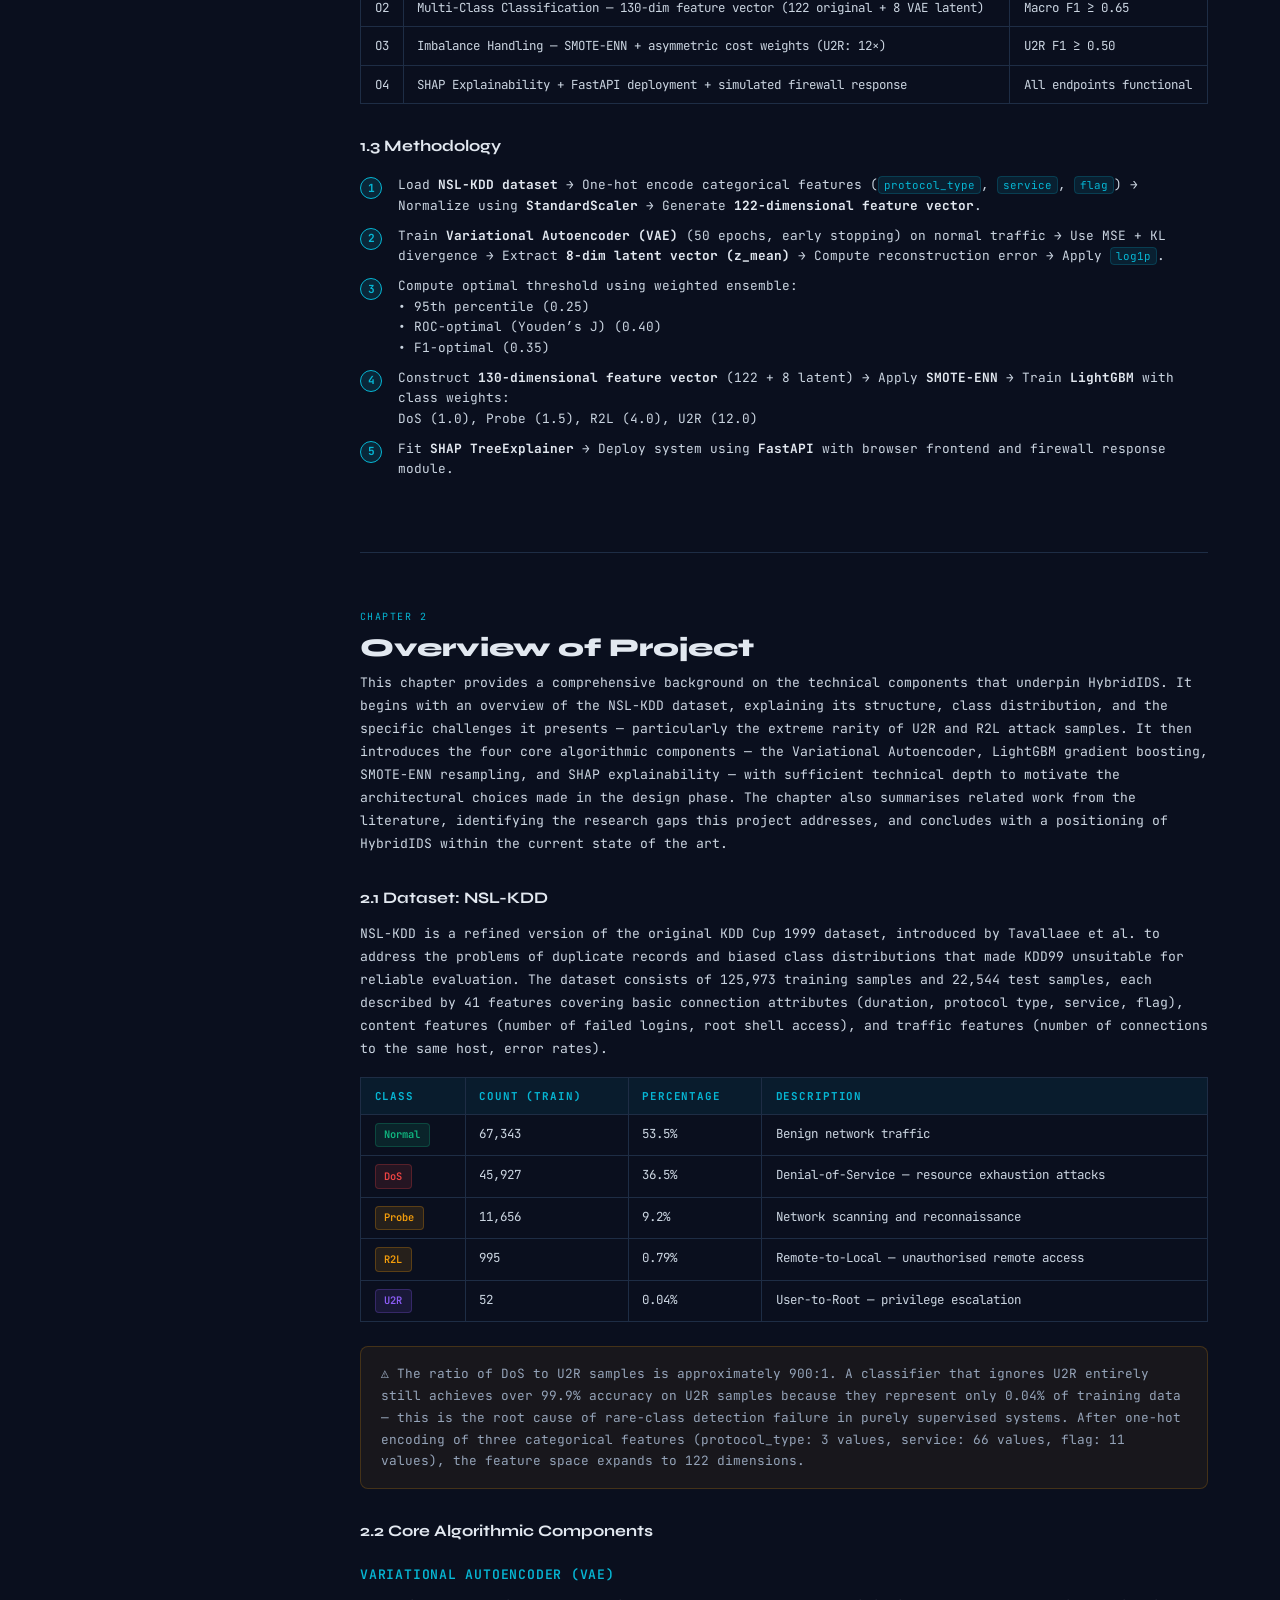
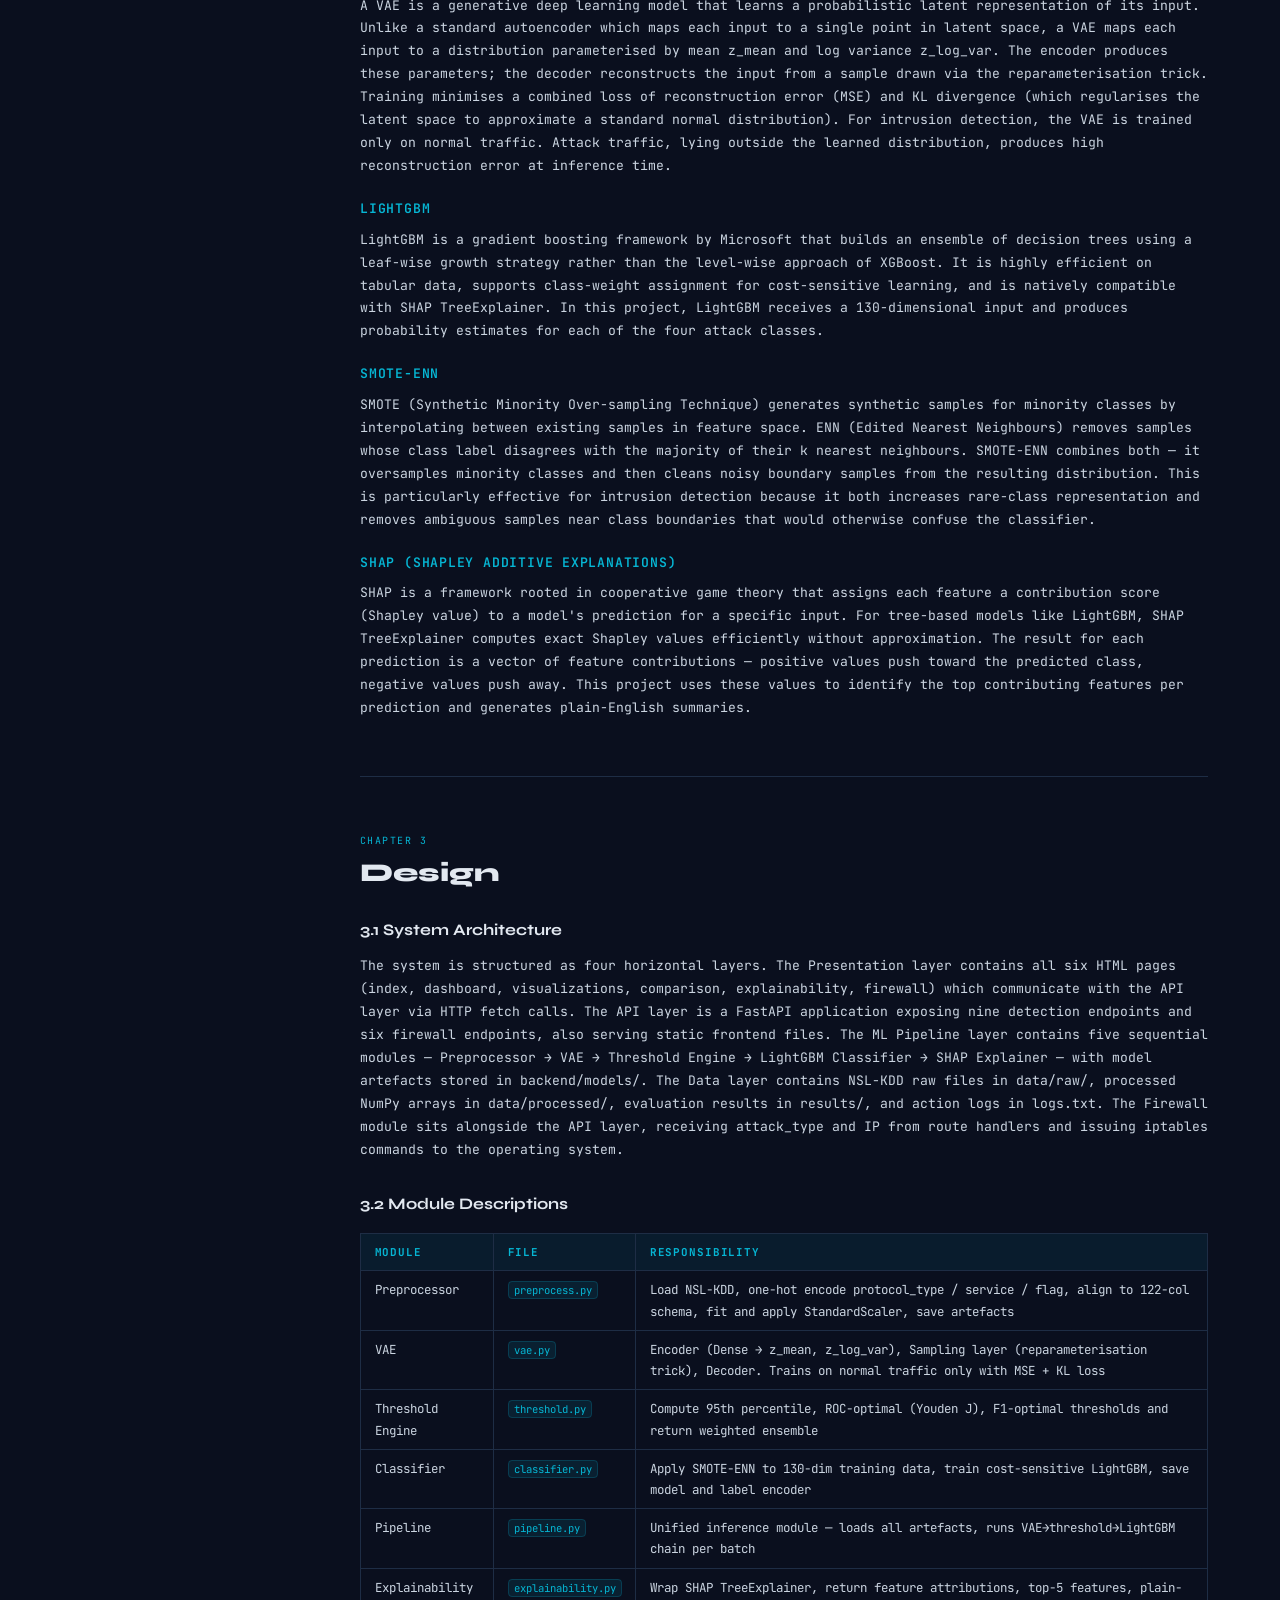
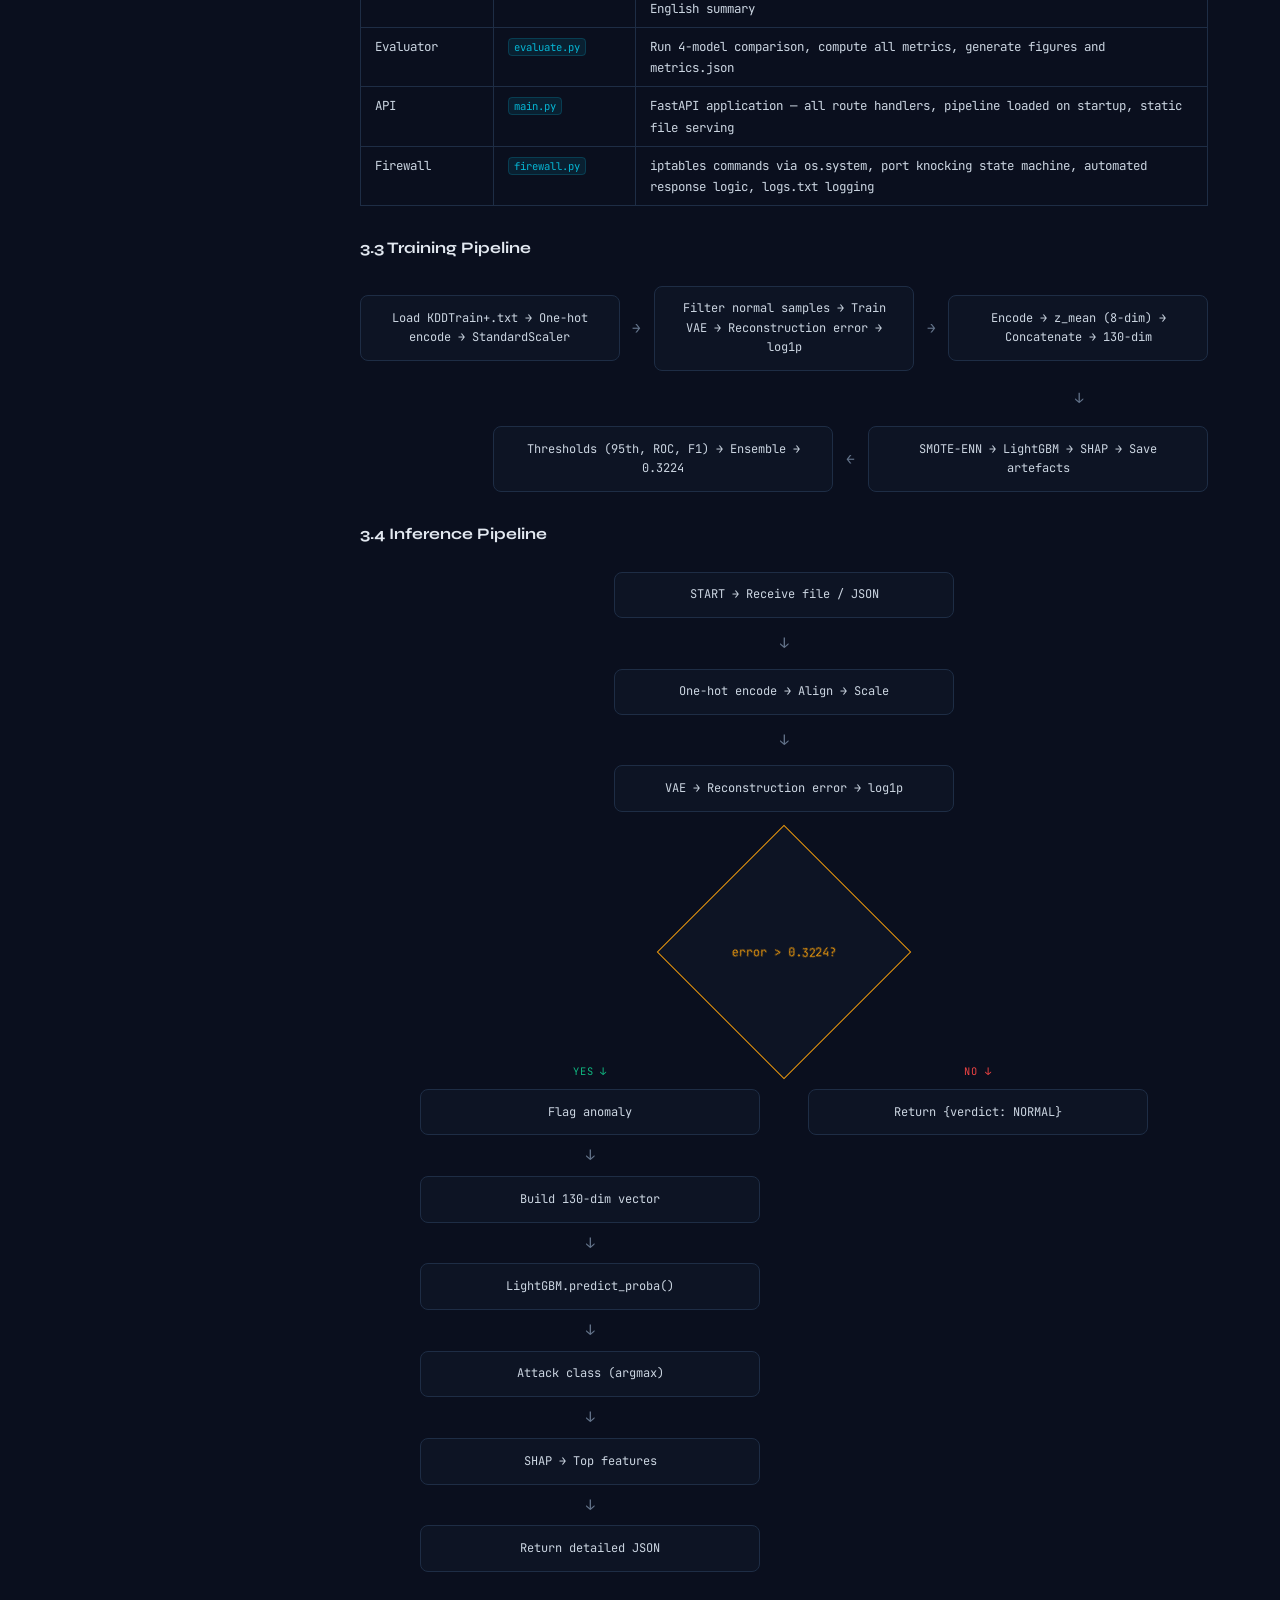
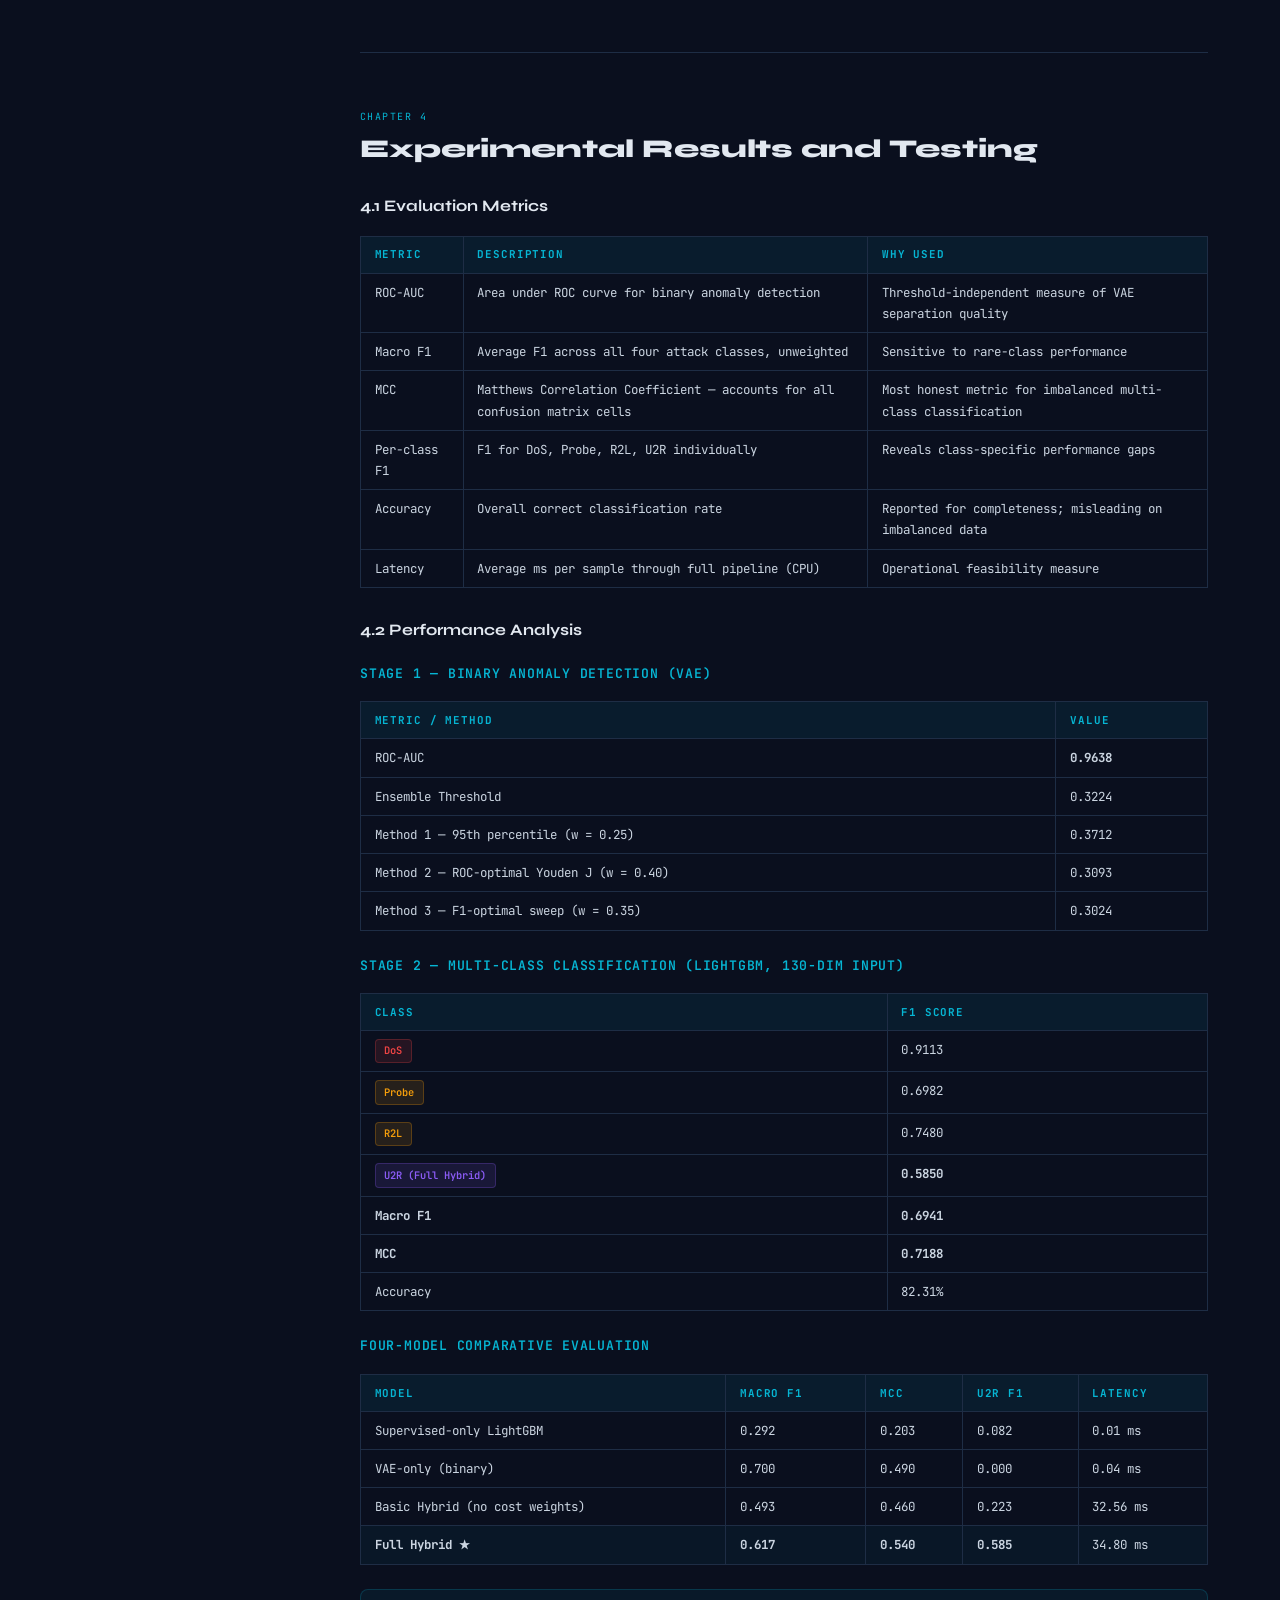
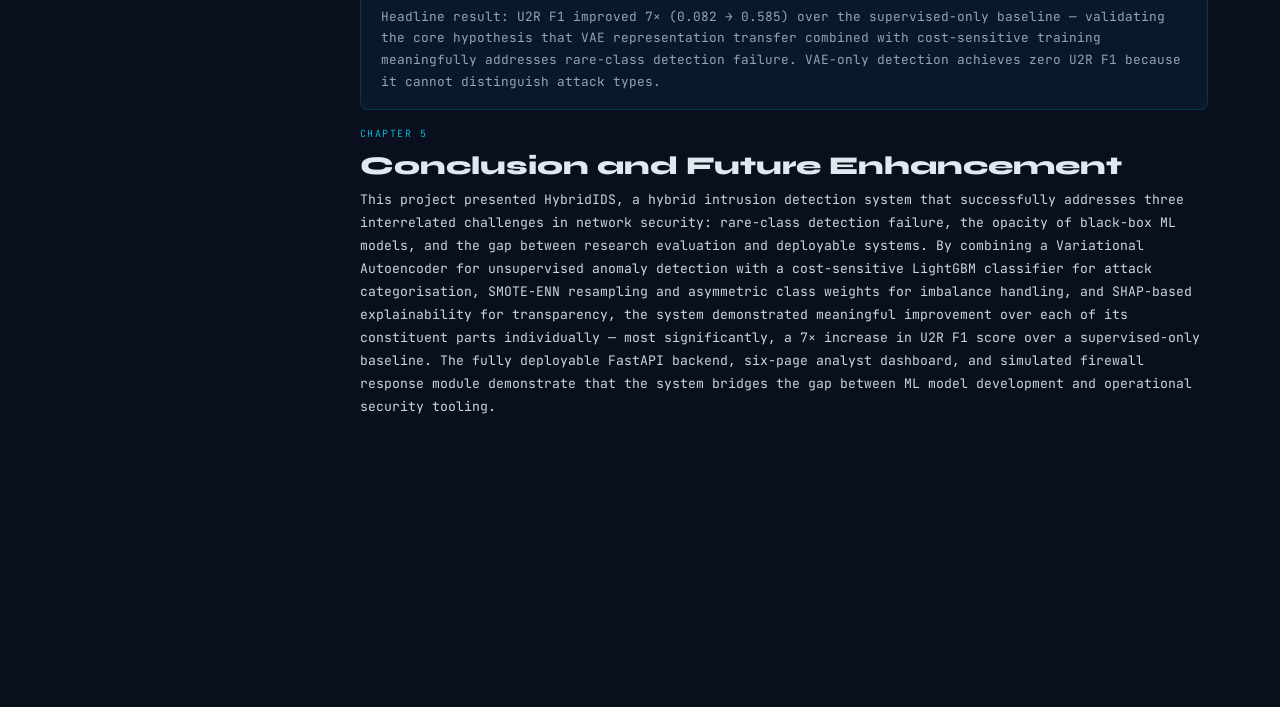
==== commit ef5409ba: "about" ====
--- a/frontend/about.html
+++ b/frontend/about.html
@@ -4,322 +4,108 @@
   <meta charset="UTF-8"/>
   <meta name="viewport" content="width=device-width, initial-scale=1.0"/>
   <title>HybridIDS — About</title>
-  <link rel="stylesheet" href="/static/css/styles.css"/>
+  <link href="https://fonts.googleapis.com/css2?family=Syne:wght@700;800&family=JetBrains+Mono:wght@400;600&display=swap" rel="stylesheet"/>
   <style>
-    .page-content { padding: 80px 0 5rem; }
-
-    /* ── Hero strip ── */
-    .about-hero {
-      padding: 3rem 0 2rem;
-      border-bottom: 1px solid var(--border);
-      margin-bottom: 3rem;
+    *, *::before, *::after { box-sizing: border-box; margin: 0; padding: 0; }
+    :root {
+      --bg: #0a0f1e; --panel: #0d1424; --surface: #111827;
+      --border: #1e2d45; --border2: #2d3f5a;
+      --cyan: #06b6d4; --green: #10b981; --purple: #8b5cf6;
+      --yellow: #f59e0b; --red: #ef4444; --orange: #f97316;
+      --text: #e2e8f0; --muted: #64748b;
+      --radius: 8px; --radius-lg: 12px; --transition: 0.2s ease;
     }
-
-    /* ── Two-col layout ── */
-    .about-layout {
-      display: grid;
-      grid-template-columns: 240px 1fr;
-      gap: 3rem;
-      align-items: start;
-    }
-
-    /* ── Sticky sidebar nav ── */
-    .sidebar {
-      position: sticky;
-      top: 80px;
-    }
-
+    html { scroll-behavior: smooth; }
+    body { background: var(--bg); color: var(--text); font-family: 'JetBrains Mono', monospace; font-size: 14px; line-height: 1.7; min-height: 100vh; }
+    a { color: var(--cyan); text-decoration: none; }
+    a:hover { text-decoration: underline; }
+    .container { max-width: 1200px; margin: 0 auto; padding: 0 2rem; }
+    code { background: rgba(6,182,212,0.1); border: 1px solid rgba(6,182,212,0.2); border-radius: 4px; padding: 1px 5px; font-size: 0.85em; color: var(--cyan); font-family: 'JetBrains Mono', monospace; }
+
+    .navbar { position: fixed; top: 0; left: 0; right: 0; z-index: 200; height: 60px; background: rgba(10,15,30,0.88); backdrop-filter: blur(12px); border-bottom: 1px solid var(--border); display: flex; align-items: center; }
+    .navbar .container { display: flex; align-items: center; justify-content: space-between; width: 100%; }
+    .nav-logo { display: flex; align-items: center; gap: 8px; font-family: 'Syne', sans-serif; font-weight: 800; font-size: 1.1rem; color: var(--text); }
+    .nav-logo .dot { width: 8px; height: 8px; background: var(--cyan); border-radius: 50%; box-shadow: 0 0 8px var(--cyan); }
+    .nav-links { display: flex; list-style: none; gap: 2rem; }
+    .nav-links a { font-size: 0.78rem; color: var(--muted); letter-spacing: 0.05em; text-transform: uppercase; transition: color var(--transition); text-decoration: none; }
+    .nav-links a:hover, .nav-links a.active { color: var(--cyan); }
+
+    .about-layout { display: grid; grid-template-columns: 240px 1fr; gap: 3rem; padding-top: 60px; max-width: 1200px; margin: 0 auto; padding-left: 2rem; padding-right: 2rem; padding-bottom: 4rem; }
+
+    .sidebar { position: sticky; top: 80px; height: fit-content; padding-top: 2rem; }
+    .sidebar-title { font-size: 0.62rem; letter-spacing: 0.15em; text-transform: uppercase; color: var(--muted); margin-bottom: 1rem; padding-left: 0.75rem; }
     .sidebar-nav { list-style: none; display: flex; flex-direction: column; gap: 2px; }
-
-    .sidebar-nav a {
-      display: block;
-      padding: 0.45rem 0.75rem;
-      font-size: 0.78rem;
-      color: var(--muted);
-      text-decoration: none;
-      border-left: 2px solid transparent;
-      border-radius: 0 var(--radius) var(--radius) 0;
-      transition: all var(--transition);
-      letter-spacing: 0.04em;
-    }
-
-    .sidebar-nav a:hover { color: var(--cyan); border-left-color: var(--cyan); }
+    .sidebar-nav a { display: block; padding: 0.3rem 0.6rem; font-size: 0.75rem; color: var(--muted); border-left: 2px solid transparent; transition: all var(--transition); border-radius: 0 var(--radius) var(--radius) 0; text-decoration: none; }
+    .sidebar-nav a:hover { color: var(--text); border-left-color: var(--border2); }
     .sidebar-nav a.active { color: var(--cyan); border-left-color: var(--cyan); background: rgba(6,182,212,0.06); }
-
-    .sidebar-section-label {
-      font-size: 0.65rem;
-      text-transform: uppercase;
-      letter-spacing: 0.12em;
-      color: var(--subtle);
-      padding: 0.75rem 0.75rem 0.25rem;
-    }
-
-    /* ── Content sections ── */
-    .about-content { display: flex; flex-direction: column; gap: 3rem; }
-
-    .about-section { scroll-margin-top: 90px; }
-
-    .about-section h3 {
-      font-family: 'Syne', sans-serif;
-      font-size: 1.3rem;
-      margin-bottom: 1rem;
-      color: var(--text);
-    }
-
-    .about-section p {
-      color: var(--muted);
-      line-height: 1.8;
-      font-size: 0.85rem;
-      margin-bottom: 0.75rem;
-    }
-
-    .about-section p:last-child { margin-bottom: 0; }
-
-    /* ── Dataset stats ── */
-    .dataset-grid {
-      display: grid;
-      grid-template-columns: repeat(5, 1fr);
-      gap: 0.75rem;
-      margin-top: 1rem;
-    }
-
-    .dataset-card {
-      background: var(--bg3);
-      border: 1px solid var(--border);
-      border-radius: var(--radius);
-      padding: 0.875rem;
-      text-align: center;
-    }
-
-    .dataset-val {
-      font-family: 'Syne', sans-serif;
-      font-size: 1.3rem;
-      font-weight: 800;
-      line-height: 1;
-    }
-
-    .dataset-label {
-      font-size: 0.65rem;
-      color: var(--muted);
-      text-transform: uppercase;
-      letter-spacing: 0.07em;
-      margin-top: 3px;
-    }
-
-    /* ── Architecture diagram ── */
-    .arch-diagram {
-      background: var(--bg3);
-      border: 1px solid var(--border);
-      border-radius: var(--radius-lg);
-      padding: 2rem;
-      margin-top: 1.5rem;
-      font-size: 0.8rem;
-    }
-
-    .arch-row {
-      display: flex;
-      align-items: center;
-      gap: 0;
-      margin-bottom: 0;
-      flex-wrap: wrap;
-    }
-
-    .arch-box {
-      background: var(--panel);
-      border: 1px solid var(--border);
-      border-radius: var(--radius);
-      padding: 0.6rem 1rem;
-      text-align: center;
-      min-width: 110px;
-      transition: border-color var(--transition);
-    }
-
-    .arch-box:hover { border-color: var(--cyan); }
-
-    .arch-box-title {
-      font-family: 'Syne', sans-serif;
-      font-size: 0.78rem;
-      font-weight: 600;
-    }
-
-    .arch-box-sub {
-      font-size: 0.65rem;
-      color: var(--muted);
-      margin-top: 2px;
-    }
-
-    .arch-arrow {
-      padding: 0 0.5rem;
-      color: var(--border2);
-      font-size: 1.1rem;
-    }
-
-    .arch-branch {
-      display: flex;
-      flex-direction: column;
-      gap: 0.5rem;
-      margin-left: 0.5rem;
-    }
-
-    .arch-branch-row {
-      display: flex;
-      align-items: center;
-      gap: 0.5rem;
-    }
-
-    /* ── Tech stack table ── */
-    .tech-table {
-      width: 100%;
-      border-collapse: collapse;
-      margin-top: 1rem;
-      font-size: 0.82rem;
-    }
-
-    .tech-table th {
-      text-align: left;
-      padding: 0.5rem 0.75rem;
-      font-size: 0.68rem;
-      text-transform: uppercase;
-      letter-spacing: 0.1em;
-      color: var(--muted);
-      border-bottom: 1px solid var(--border);
-    }
-
-    .tech-table td {
-      padding: 0.6rem 0.75rem;
-      border-bottom: 1px solid rgba(30,41,59,0.4);
-      vertical-align: middle;
-    }
-
-    .tech-name {
-      font-weight: 600;
-      color: var(--cyan);
-      font-family: 'JetBrains Mono', monospace;
-      font-size: 0.8rem;
-    }
-
-    /* ── Results summary ── */
-    .results-table {
-      width: 100%;
-      border-collapse: collapse;
-      margin-top: 1rem;
-      font-size: 0.82rem;
-    }
-
-    .results-table th {
-      text-align: left;
-      padding: 0.6rem 0.75rem;
-      font-size: 0.68rem;
-      text-transform: uppercase;
-      letter-spacing: 0.1em;
-      color: var(--muted);
-      border-bottom: 1px solid var(--border);
-    }
-
-    .results-table td {
-      padding: 0.6rem 0.75rem;
-      border-bottom: 1px solid rgba(30,41,59,0.4);
-    }
-
-    .results-table tr.best td { background: rgba(6,182,212,0.04); }
-    .results-table tr.best td:first-child { border-left: 3px solid var(--cyan); }
-
-    /* ── Contribution list ── */
-    .contribution-list {
-      list-style: none;
-      display: flex;
-      flex-direction: column;
-      gap: 0.75rem;
-      margin-top: 1rem;
-    }
-
-    .contribution-list li {
-      display: flex;
-      gap: 0.75rem;
-      align-items: flex-start;
-      font-size: 0.82rem;
-      color: var(--muted);
-      line-height: 1.6;
-    }
-
-    .contribution-list li::before {
-      content: '→';
-      color: var(--cyan);
-      flex-shrink: 0;
-      margin-top: 1px;
-    }
-
-    /* ── References ── */
-    .ref-list {
-      list-style: none;
-      display: flex;
-      flex-direction: column;
-      gap: 0.6rem;
-      margin-top: 1rem;
-    }
-
-    .ref-list li {
-      font-size: 0.78rem;
-      color: var(--muted);
-      padding-left: 1.25rem;
-      position: relative;
-      line-height: 1.6;
-    }
-
-    .ref-list li::before {
-      content: '[' counter(ref) ']';
-      counter-increment: ref;
-      position: absolute;
-      left: 0;
-      color: var(--cyan);
-      font-size: 0.72rem;
-    }
-
-    .ref-list { counter-reset: ref; }
-
-    /* ── API endpoints ── */
-    .endpoint-list {
-      display: flex;
-      flex-direction: column;
-      gap: 0.5rem;
-      margin-top: 1rem;
-    }
-
-    .endpoint-row {
-      display: flex;
-      align-items: center;
-      gap: 0.75rem;
-      padding: 0.6rem 0.75rem;
-      background: var(--bg3);
-      border: 1px solid var(--border);
-      border-radius: var(--radius);
-      font-size: 0.78rem;
-    }
-
-    .endpoint-method {
-      font-size: 0.65rem;
-      font-weight: 700;
-      padding: 2px 6px;
-      border-radius: 3px;
-      min-width: 36px;
-      text-align: center;
-    }
-
-    .method-get  { background: rgba(16,185,129,0.2);  color: var(--green); }
-    .method-post { background: rgba(6,182,212,0.2);   color: var(--cyan);  }
-
-    .endpoint-path {
-      font-family: 'JetBrains Mono', monospace;
-      color: var(--text);
-      font-size: 0.78rem;
-    }
-
-    .endpoint-desc { color: var(--muted); font-size: 0.75rem; margin-left: auto; }
+    .sidebar-nav .nav-sub { padding-left: 1.5rem; font-size: 0.7rem; }
+
+    .about-content { min-width: 0; padding-top: 2rem; }
+    .report-section { margin-bottom: 3.5rem; padding-bottom: 3.5rem; border-bottom: 1px solid var(--border); }
+    .report-section:last-child { border-bottom: none; }
+
+    .chapter-label { font-size: 0.62rem; letter-spacing: 0.15em; text-transform: uppercase; color: var(--cyan); margin-bottom: 0.5rem; }
+    .chapter-title { font-family: 'Syne', sans-serif; font-size: 1.6rem; font-weight: 800; margin-bottom: 0.5rem; line-height: 1.2; }
+    .chapter-sub { color: var(--muted); font-size: 0.8rem; margin-bottom: 2rem; }
+
+    h3.sec { font-family: 'Syne', sans-serif; font-size: 1rem; font-weight: 700; margin: 1.75rem 0 0.75rem; color: var(--text); }
+    h4.subsec { font-size: 0.82rem; font-weight: 600; margin: 1.25rem 0 0.5rem; color: var(--cyan); text-transform: uppercase; letter-spacing: 0.06em; }
+
+    p { margin-bottom: 0.9rem; color: #cbd5e1; font-size: 0.82rem; line-height: 1.75; }
+    p:last-child { margin-bottom: 0; }
+
+    .report-table { width: 100%; border-collapse: collapse; font-size: 0.78rem; margin: 1rem 0 1.5rem; }
+    .report-table th { text-align: left; padding: 0.55rem 0.85rem; background: rgba(6,182,212,0.08); color: var(--cyan); font-size: 0.68rem; text-transform: uppercase; letter-spacing: 0.08em; border: 1px solid var(--border); }
+    .report-table td { padding: 0.5rem 0.85rem; border: 1px solid var(--border); color: #cbd5e1; vertical-align: top; }
+    .report-table tr:hover td { background: rgba(255,255,255,0.02); }
+
+    .tag { display: inline-block; padding: 0.15rem 0.55rem; border-radius: 4px; font-size: 0.65rem; font-weight: 600; }
+    .tag-cyan   { background: rgba(6,182,212,0.12);  color: var(--cyan);   border: 1px solid rgba(6,182,212,0.25); }
+    .tag-green  { background: rgba(16,185,129,0.12); color: var(--green);  border: 1px solid rgba(16,185,129,0.25); }
+    .tag-red    { background: rgba(239,68,68,0.12);  color: var(--red);    border: 1px solid rgba(239,68,68,0.25); }
+    .tag-yellow { background: rgba(245,158,11,0.12); color: var(--yellow); border: 1px solid rgba(245,158,11,0.25); }
+    .tag-purple { background: rgba(139,92,246,0.12); color: var(--purple); border: 1px solid rgba(139,92,246,0.25); }
+
+    .info-box { background: rgba(6,182,212,0.06); border: 1px solid rgba(6,182,212,0.2); border-radius: var(--radius); padding: 1rem 1.25rem; margin: 1rem 0; font-size: 0.8rem; color: #94a3b8; line-height: 1.7; }
+    .warn-box  { background: rgba(245,158,11,0.06); border: 1px solid rgba(245,158,11,0.2); border-radius: var(--radius); padding: 1rem 1.25rem; margin: 1rem 0; font-size: 0.8rem; color: #94a3b8; line-height: 1.7; }
+
+    .steps { display: flex; flex-direction: column; gap: 0.6rem; margin: 1rem 0; }
+    .step { display: flex; gap: 1rem; align-items: flex-start; }
+    .step-num { width: 22px; height: 22px; border-radius: 50%; background: rgba(6,182,212,0.15); border: 1px solid var(--cyan); color: var(--cyan); font-size: 0.7rem; font-weight: 700; display: flex; align-items: center; justify-content: center; flex-shrink: 0; margin-top: 2px; }
+    .step-body { font-size: 0.8rem; color: #cbd5e1; line-height: 1.6; }
+    .step-body strong { color: var(--text); }
+
+    .metric-row { display: grid; grid-template-columns: repeat(4,1fr); gap: 0.75rem; margin: 1rem 0; }
+    .metric-card { background: var(--panel); border: 1px solid var(--border); border-radius: var(--radius-lg); padding: 1rem; text-align: center; }
+    .metric-val { font-family: 'Syne', sans-serif; font-size: 1.5rem; font-weight: 800; line-height: 1; margin-bottom: 0.25rem; }
+    .metric-label { font-size: 0.62rem; color: var(--muted); text-transform: uppercase; letter-spacing: 0.08em; }
+
+    .ref-list { list-style: none; display: flex; flex-direction: column; gap: 0.75rem; }
+    .ref-list li { display: flex; gap: 0.75rem; font-size: 0.78rem; color: #94a3b8; line-height: 1.6; }
+    .ref-num { color: var(--cyan); font-weight: 700; min-width: 28px; flex-shrink: 0; }
+
+    .flowchart { display: flex; flex-direction: column; align-items: center; gap: 0.8rem; margin: 1.5rem 0; }
+    .fc-box { background: var(--panel); border: 1px solid var(--border); border-radius: var(--radius); padding: 0.8rem 1rem; width: 340px; text-align: center; font-size: 0.75rem; color: #cbd5e1; line-height: 1.6; transition: var(--transition);}
+    .fc-box:hover { border-color: var(--cyan); box-shadow: 0 0 0 1px rgba(6,182,212,0.25); }
+    .fc-arrow { font-size: 0.9rem; color: var(--muted); }
+    .fc-decision { width: 180px; height: 180px; background: var(--panel); border: 1px solid var(--yellow); transform: rotate(45deg); display: flex; align-items: center; justify-content: center; }
+    .fc-decision span { transform: rotate(-45deg); font-size: 0.75rem; color: var(--yellow); text-align: center; padding: 0.5rem; }
+    .fc-split { display: flex; gap: 3rem; margin-top: 0.5rem; }
+    .fc-branch { display: flex; flex-direction: column; align-items: center; gap: 0.5rem; }
+    .fc-label { font-size: 0.65rem; text-transform: uppercase; letter-spacing: 0.08em; }
+    .fc-yes { color: var(--green); }
+    .fc-no  { color: var(--red); }
+    .fc-snake { display: flex; flex-direction: column; gap: 1rem; margin: 1.5rem 0; }
+    .fc-row { display: flex; align-items: center; gap: 0.8rem; }
+    .fc-row.right { justify-content: flex-start; }
+    .fc-row.left { justify-content: flex-end; }
+    .fc-down { text-align: right; padding-right: 125px; color: var(--muted); }
 
     @media (max-width: 900px) {
       .about-layout { grid-template-columns: 1fr; }
       .sidebar { position: static; }
-      .dataset-grid { grid-template-columns: repeat(3, 1fr); }
+      .metric-row { grid-template-columns: 1fr 1fr; }
+      .nav-links { display: none; }
     }
   </style>
 </head>
@@ -340,382 +126,327 @@
   </div>
 </nav>
 
-<div class="page-content">
-  <div class="container">
-
-    <div class="about-hero">
-      <span class="section-tag">6th Semester Mini Project</span>
-      <h1 style="margin-top:0.5rem;margin-bottom:0.75rem">
-        A Hybrid Self-Supervised Framework<br/>
-        <span style="color:var(--cyan)">for Network Intrusion Detection</span>
-      </h1>
-      <p style="color:var(--muted);font-size:0.9rem;max-width:640px;line-height:1.7">
-        Integrating Variational Autoencoders, adaptive thresholding, SMOTE-ENN balancing,
-        cost-sensitive LightGBM, and SHAP explainability into a unified detection pipeline.
-      </p>
+<div class="about-layout">
+
+  <!-- Sidebar -->
+  <aside class="sidebar">
+    <div class="sidebar-title">Contents</div>
+    <ul class="sidebar-nav" id="sidebar-nav">
+      <li><a href="#abstract">Abstract</a></li>
+      <li><a href="#ch1-problem">Ch 1: Introduction</a></li>
+      <li><a href="#ch1-problem" class="nav-sub">1.1 Problem Statement</a></li>
+      <li><a href="#ch1-objectives" class="nav-sub">1.2 Objectives</a></li>
+      <li><a href="#ch1-methodology" class="nav-sub">1.3 Methodology</a></li>
+      <li><a href="#ch2">Ch 2: Overview</a></li>
+      <li><a href="#ch2-dataset" class="nav-sub">2.1 Dataset</a></li>
+      <li><a href="#ch2-algos" class="nav-sub">2.2 Algorithms</a></li>
+      <li><a href="#ch4">Ch 3: Design</a></li>
+      <li><a href="#ch4-sysarch" class="nav-sub">3.1 System Architecture</a></li>
+      <li><a href="#ch4-modules" class="nav-sub">3.2 Modules</a></li>
+      <li><a href="#ch4-training" class="nav-sub">3.3 Training</a></li>
+      <li><a href="#ch4-inference" class="nav-sub">3.4 Inference</a></li>
+      <li><a href="#ch6">Ch 4: Results</a></li>
+      <li><a href="#ch6-eval" class="nav-sub">4.1 Evaluation</a></li>
+      <li><a href="#ch6-perf" class="nav-sub">4.2 Performance</a></li>
+      <li><a href="#ch7">Ch 5: Conclusion</a></li>
+    </ul>
+  </aside>
+
+  <!-- Main content -->
+  <main class="about-content">
+
+    <!-- Abstract -->
+    <section class="report-section" id="abstract">
+      <div class="chapter-label">Project Report</div>
+      <h2 class="chapter-title">HybridIDS</h2>
+      <p class="chapter-sub">Hybrid VAE + LightGBM Intrusion Detection System with SHAP Explainability — NSL-KDD Benchmark</p>
+
+      <div class="info-box">Network intrusion detection has become a critical component of modern cybersecurity infrastructure as organisations face increasingly sophisticated and diverse attack strategies that traditional signature-based systems fail to address. This project presents HybridIDS, a two-stage hybrid intrusion detection system that combines unsupervised anomaly detection with supervised attack classification and explainable AI to provide robust, transparent, and automated threat response on the NSL-KDD benchmark dataset.</div>
+
+      <p>HybridIDS is a two-stage hybrid intrusion detection system designed to improve the accuracy, robustness, and interpretability of network threat detection on the NSL-KDD benchmark dataset. As cyberattacks become increasingly sophisticated, traditional signature-based systems struggle to detect novel or zero-day threats. To address this limitation, HybridIDS integrates unsupervised anomaly detection with supervised classification and explainable AI in a unified pipeline.</p>
+      <p>The system first employs a Variational Autoencoder (VAE), trained exclusively on normal network traffic, to learn the underlying patterns of benign behaviour. By analysing reconstruction error, the VAE identifies anomalous connections that deviate from learned patterns, enabling detection of previously unseen attacks. These anomalies are then passed to a cost-sensitive LightGBM classifier, which categorises them into four major attack classes: Denial of Service (DoS), Probe, Remote-to-Local (R2L), and User-to-Root (U2R). To address class imbalance and improve detection of rare but critical attacks, the classifier is trained using SMOTE-ENN resampling and asymmetric cost weighting.</p>
+      <p>An ensemble thresholding strategy is used to accurately distinguish normal and anomalous traffic, while SHAP (SHapley Additive exPlanations) provides per-prediction feature importance along with plain-English explanations, enhancing transparency and analyst trust. The system is deployed using a FastAPI-based REST backend and a browser-based dashboard, allowing real-time monitoring and interaction. Additionally, a simulated firewall response module applies iptables-based defensive actions tailored to each detected attack type.</p>
+      <p>By combining unsupervised representation learning, cost-sensitive classification, and explainable AI, HybridIDS achieves improved performance on minority attack classes, better generalisation to unseen threats, and greater practical usability for cybersecurity analysts compared to standalone approaches.</p>
+    </section>
+
+    <!-- Chapter 1 -->
+    <section class="report-section">
+      <div class="chapter-label">Chapter 1</div>
+      <h2 class="chapter-title">Introduction</h2>
+
+      <h3 class="sec" id="ch1-problem">1.1 Problem Statement</h3>
+      <p>Existing machine learning-based intrusion detection systems suffer from three interconnected problems. First, purely supervised classifiers trained on imbalanced datasets systematically fail to detect rare but critical attack classes — particularly U2R (User-to-Root) — because the training signal from majority classes overwhelms the minority. Second, purely unsupervised anomaly detectors can flag that something is wrong but cannot identify the type of attack, which limits their operational utility. Third, black-box ML models provide no explanation for their decisions, making it impossible for security analysts to validate, trust, or act on the alerts they generate.</p>
+      <p>This project addresses all three problems within a single system: a hybrid two-stage architecture that uses a Variational Autoencoder for label-free anomaly detection, a cost-sensitive LightGBM classifier for attack categorisation, SMOTE-ENN and asymmetric class weights for imbalance handling, and SHAP explanations for transparency — evaluated on the NSL-KDD benchmark with a fully deployable REST API and analyst dashboard.</p>
+
+      <h3 class="sec" id="ch1-objectives">1.2 Objectives</h3>
+      <table class="report-table">
+        <thead><tr><th>#</th><th>Objective</th><th>Target</th></tr></thead>
+        <tbody>
+          <tr><td>O1</td><td>Anomaly Detection — VAE trained on normal traffic only, with ensemble thresholding</td><td>ROC-AUC ≥ 0.95</td></tr>
+          <tr><td>O2</td><td>Multi-Class Classification — 130-dim feature vector (122 original + 8 VAE latent)</td><td>Macro F1 ≥ 0.65</td></tr>
+          <tr><td>O3</td><td>Imbalance Handling — SMOTE-ENN + asymmetric cost weights (U2R: 12×)</td><td>U2R F1 ≥ 0.50</td></tr>
+          <tr><td>O4</td><td>SHAP Explainability + FastAPI deployment + simulated firewall response</td><td>All endpoints functional</td></tr>
+        </tbody>
+      </table>
+
+    <h3 class="sec" id="ch1-methodology">1.3 Methodology</h3>
+
+    <div class="steps">
+
+      <div class="step">
+        <div class="step-num">1</div>
+        <div class="step-body">
+          Load <strong>NSL-KDD dataset</strong> → One-hot encode categorical features (<code>protocol_type</code>, <code>service</code>, <code>flag</code>) → Normalize using <strong>StandardScaler</strong> → Generate <strong>122-dimensional feature vector</strong>.
+        </div>
+      </div>
+
+      <div class="step">
+        <div class="step-num">2</div>
+        <div class="step-body">
+          Train <strong>Variational Autoencoder (VAE)</strong> (50 epochs, early stopping) on normal traffic → Use MSE + KL divergence → Extract <strong>8-dim latent vector (z_mean)</strong> → Compute reconstruction error → Apply <code>log1p</code>.
+        </div>
+      </div>
+
+      <div class="step">
+        <div class="step-num">3</div>
+        <div class="step-body">
+          Compute optimal threshold using weighted ensemble:
+          <br>• 95th percentile (0.25)
+          <br>• ROC-optimal (Youden’s J) (0.40)
+          <br>• F1-optimal (0.35)
+        </div>
+      </div>
+
+      <div class="step">
+        <div class="step-num">4</div>
+        <div class="step-body">
+          Construct <strong>130-dimensional feature vector</strong> (122 + 8 latent) → Apply <strong>SMOTE-ENN</strong> → Train <strong>LightGBM</strong> with class weights:
+          <br>DoS (1.0), Probe (1.5), R2L (4.0), U2R (12.0)
+        </div>
+      </div>
+
+      <div class="step">
+        <div class="step-num">5</div>
+        <div class="step-body">
+          Fit <strong>SHAP TreeExplainer</strong> → Deploy system using <strong>FastAPI</strong> with browser frontend and firewall response module.
+        </div>
+      </div>
+
     </div>
-
-    <div class="about-layout">
-
-      <!-- Sidebar -->
-      <aside class="sidebar">
-        <nav>
-          <ul class="sidebar-nav">
-            <li class="sidebar-section-label">Project</li>
-            <li><a href="#abstract">Abstract</a></li>
-            <li><a href="#problem">Problem Statement</a></li>
-            <li><a href="#contributions">Key Contributions</a></li>
-            <li class="sidebar-section-label">Technical</li>
-            <li><a href="#architecture">Architecture</a></li>
-            <li><a href="#dataset">Dataset</a></li>
-            <li><a href="#methodology">Methodology</a></li>
-            <li><a href="#results">Results</a></li>
-            <li class="sidebar-section-label">System</li>
-            <li><a href="#stack">Tech Stack</a></li>
-            <li><a href="#api">API Reference</a></li>
-            <li><a href="#references">References</a></li>
-          </ul>
-        </nav>
-      </aside>
-
-      <!-- Content -->
-      <div class="about-content">
-
-        <!-- Abstract -->
-        <section class="about-section" id="abstract">
-          <h3>Abstract</h3>
-          <p>
-            Traditional Intrusion Detection Systems (IDS) rely on supervised models that fail to
-            generalise to novel attack variants and struggle with severe class imbalance — particularly
-            for rare but critical attack categories such as User-to-Root (U2R) and Remote-to-Local (R2L).
-          </p>
-          <p>
-            This project proposes a hybrid two-stage framework that addresses both limitations.
-            In the first stage, a Variational Autoencoder (VAE) trained exclusively on benign traffic
-            learns the latent distribution of normal behaviour. Anomalies are detected by comparing
-            log-transformed reconstruction error against an ensemble threshold derived from three
-            complementary strategies. In the second stage, a cost-sensitive LightGBM classifier
-            — trained on SMOTE-ENN balanced data with combined original and latent features —
-            categorises detected anomalies into specific attack classes.
-          </p>
-          <p>
-            Evaluated on the NSL-KDD benchmark, the full hybrid system achieves a 7× improvement
-            in U2R F1 over the supervised baseline, a Macro F1 of 0.694, and an MCC of 0.719,
-            demonstrating the value of combining self-supervised representation learning with
-            imbalance-aware classification.
-          </p>
-        </section>
-
-        <div class="divider"></div>
-
-        <!-- Problem statement -->
-        <section class="about-section" id="problem">
-          <h3>Problem Statement</h3>
-          <p>Existing IDS approaches face four core limitations:</p>
-          <ul class="contribution-list">
-            <li>Poor generalisation to unseen or zero-day attacks due to dependence on labeled attack data</li>
-            <li>Severe class imbalance — U2R has only 52 training samples vs 45,927 DoS samples</li>
-            <li>Anomaly-only detectors cannot classify attack type, reducing actionability</li>
-            <li>High false negative rates on rare, high-severity attack classes (U2R, R2L)</li>
-          </ul>
-        </section>
-
-        <div class="divider"></div>
-
-        <!-- Key contributions -->
-        <section class="about-section" id="contributions">
-          <h3>Key Contributions</h3>
-          <ul class="contribution-list">
-            <li>VAE trained on normal traffic only — no attack labels required for anomaly detection stage</li>
-            <li>Ensemble threshold combining 95th-percentile, ROC-optimal, and F1-optimal methods</li>
-            <li>Combined feature space: original 122 features + 8-dimensional VAE latent vector (130 total)</li>
-            <li>SMOTE-ENN resampling balancing all four attack classes to ~45,900 samples each</li>
-            <li>Cost-sensitive weights (12× for U2R) in LightGBM to further prioritise rare classes</li>
-            <li>SHAP explainability with plain-English summaries for every flagged sample</li>
-            <li>Full-stack web interface with live detection, visualisations, and model comparison</li>
-          </ul>
-        </section>
-
-        <div class="divider"></div>
-
-        <!-- Architecture -->
-        <section class="about-section" id="architecture">
-          <h3>System Architecture</h3>
-          <p>The pipeline processes each incoming network sample through two sequential stages:</p>
-
-          <div class="arch-diagram">
-            <div class="arch-row">
-              <div class="arch-box">
-                <div class="arch-box-title">Input</div>
-                <div class="arch-box-sub">CSV / Manual</div>
-              </div>
-              <div class="arch-arrow">→</div>
-              <div class="arch-box">
-                <div class="arch-box-title">Preprocess</div>
-                <div class="arch-box-sub">One-hot + Scale</div>
-              </div>
-              <div class="arch-arrow">→</div>
-              <div class="arch-box" style="border-color:rgba(6,182,212,0.4)">
-                <div class="arch-box-title" style="color:var(--cyan)">VAE Encoder</div>
-                <div class="arch-box-sub">122 → 8 latent</div>
-              </div>
-              <div class="arch-arrow">→</div>
-              <div class="arch-box">
-                <div class="arch-box-title">VAE Decoder</div>
-                <div class="arch-box-sub">Reconstruct</div>
-              </div>
-              <div class="arch-arrow">→</div>
-              <div class="arch-box">
-                <div class="arch-box-title">Recon Error</div>
-                <div class="arch-box-sub">log(1 + MSE)</div>
-              </div>
-            </div>
-
-            <div style="margin: 1rem 0 1rem 2rem; color:var(--border2); font-size:0.9rem">↓ Threshold (0.3224)</div>
-
-            <div style="display:flex;gap:2rem;margin-left:2rem;flex-wrap:wrap">
-              <div class="arch-box" style="border-color:rgba(16,185,129,0.4)">
-                <div class="arch-box-title" style="color:var(--green)">✓ Normal</div>
-                <div class="arch-box-sub">error ≤ threshold</div>
-              </div>
-              <div style="display:flex;align-items:center;gap:0.5rem;flex-wrap:wrap">
-                <div class="arch-box" style="border-color:rgba(239,68,68,0.4)">
-                  <div class="arch-box-title" style="color:var(--red)">⚠ Anomaly</div>
-                  <div class="arch-box-sub">error > threshold</div>
-                </div>
-                <div class="arch-arrow">→</div>
-                <div class="arch-box" style="border-color:rgba(249,115,22,0.4)">
-                  <div class="arch-box-title" style="color:var(--orange)">LightGBM</div>
-                  <div class="arch-box-sub">130-dim input</div>
-                </div>
-                <div class="arch-arrow">→</div>
-                <div class="arch-box">
-                  <div class="arch-box-title">Attack Label</div>
-                  <div class="arch-box-sub">DoS/Probe/R2L/U2R</div>
-                </div>
-                <div class="arch-arrow">→</div>
-                <div class="arch-box" style="border-color:rgba(139,92,246,0.4)">
-                  <div class="arch-box-title" style="color:var(--purple)">SHAP</div>
-                  <div class="arch-box-sub">Explanation</div>
-                </div>
-              </div>
-            </div>
+    </section>
+
+    <!-- Chapter 2 -->
+    <section class="report-section" id="ch2">
+      <div class="chapter-label">Chapter 2</div>
+      <h2 class="chapter-title">Overview of Project</h2>
+      <p>This chapter provides a comprehensive background on the technical components that underpin HybridIDS. It begins with an overview of the NSL-KDD dataset, explaining its structure, class distribution, and the specific challenges it presents — particularly the extreme rarity of U2R and R2L attack samples. It then introduces the four core algorithmic components — the Variational Autoencoder, LightGBM gradient boosting, SMOTE-ENN resampling, and SHAP explainability — with sufficient technical depth to motivate the architectural choices made in the design phase. The chapter also summarises related work from the literature, identifying the research gaps this project addresses, and concludes with a positioning of HybridIDS within the current state of the art.</p>
+
+      <h3 class="sec" id="ch2-dataset">2.1 Dataset: NSL-KDD</h3>
+      <p>NSL-KDD is a refined version of the original KDD Cup 1999 dataset, introduced by Tavallaee et al. to address the problems of duplicate records and biased class distributions that made KDD99 unsuitable for reliable evaluation. The dataset consists of 125,973 training samples and 22,544 test samples, each described by 41 features covering basic connection attributes (duration, protocol type, service, flag), content features (number of failed logins, root shell access), and traffic features (number of connections to the same host, error rates).</p>
+
+      <table class="report-table">
+        <thead><tr><th>Class</th><th>Count (Train)</th><th>Percentage</th><th>Description</th></tr></thead>
+        <tbody>
+          <tr><td><span class="tag tag-green">Normal</span></td><td>67,343</td><td>53.5%</td><td>Benign network traffic</td></tr>
+          <tr><td><span class="tag tag-red">DoS</span></td><td>45,927</td><td>36.5%</td><td>Denial-of-Service — resource exhaustion attacks</td></tr>
+          <tr><td><span class="tag tag-yellow">Probe</span></td><td>11,656</td><td>9.2%</td><td>Network scanning and reconnaissance</td></tr>
+          <tr><td><span class="tag tag-yellow">R2L</span></td><td>995</td><td>0.79%</td><td>Remote-to-Local — unauthorised remote access</td></tr>
+          <tr><td><span class="tag tag-purple">U2R</span></td><td>52</td><td>0.04%</td><td>User-to-Root — privilege escalation</td></tr>
+        </tbody>
+      </table>
+
+      <div class="warn-box">⚠️ The ratio of DoS to U2R samples is approximately 900:1. A classifier that ignores U2R entirely still achieves over 99.9% accuracy on U2R samples because they represent only 0.04% of training data — this is the root cause of rare-class detection failure in purely supervised systems. After one-hot encoding of three categorical features (protocol_type: 3 values, service: 66 values, flag: 11 values), the feature space expands to 122 dimensions.</div>
+
+      <h3 class="sec" id="ch2-algos">2.2 Core Algorithmic Components</h3>
+
+      <h4 class="subsec">Variational Autoencoder (VAE)</h4>
+      <p>A VAE is a generative deep learning model that learns a probabilistic latent representation of its input. Unlike a standard autoencoder which maps each input to a single point in latent space, a VAE maps each input to a distribution parameterised by mean z_mean and log variance z_log_var. The encoder produces these parameters; the decoder reconstructs the input from a sample drawn via the reparameterisation trick. Training minimises a combined loss of reconstruction error (MSE) and KL divergence (which regularises the latent space to approximate a standard normal distribution). For intrusion detection, the VAE is trained only on normal traffic. Attack traffic, lying outside the learned distribution, produces high reconstruction error at inference time.</p>
+
+      <h4 class="subsec">LightGBM</h4>
+      <p>LightGBM is a gradient boosting framework by Microsoft that builds an ensemble of decision trees using a leaf-wise growth strategy rather than the level-wise approach of XGBoost. It is highly efficient on tabular data, supports class-weight assignment for cost-sensitive learning, and is natively compatible with SHAP TreeExplainer. In this project, LightGBM receives a 130-dimensional input and produces probability estimates for each of the four attack classes.</p>
+
+      <h4 class="subsec">SMOTE-ENN</h4>
+      <p>SMOTE (Synthetic Minority Over-sampling Technique) generates synthetic samples for minority classes by interpolating between existing samples in feature space. ENN (Edited Nearest Neighbours) removes samples whose class label disagrees with the majority of their k nearest neighbours. SMOTE-ENN combines both — it oversamples minority classes and then cleans noisy boundary samples from the resulting distribution. This is particularly effective for intrusion detection because it both increases rare-class representation and removes ambiguous samples near class boundaries that would otherwise confuse the classifier.</p>
+
+      <h4 class="subsec">SHAP (SHapley Additive exPlanations)</h4>
+      <p>SHAP is a framework rooted in cooperative game theory that assigns each feature a contribution score (Shapley value) to a model's prediction for a specific input. For tree-based models like LightGBM, SHAP TreeExplainer computes exact Shapley values efficiently without approximation. The result for each prediction is a vector of feature contributions — positive values push toward the predicted class, negative values push away. This project uses these values to identify the top contributing features per prediction and generates plain-English summaries.</p>
+    </section>
+
+    <!-- Chapter 3 -->
+    <section class="report-section" id="ch4">
+      <div class="chapter-label">Chapter 3</div>
+      <h2 class="chapter-title">Design</h2>
+
+      <h3 class="sec" id="ch4-sysarch">3.1 System Architecture</h3>
+      <p>The system is structured as four horizontal layers. The Presentation layer contains all six HTML pages (index, dashboard, visualizations, comparison, explainability, firewall) which communicate with the API layer via HTTP fetch calls. The API layer is a FastAPI application exposing nine detection endpoints and six firewall endpoints, also serving static frontend files. The ML Pipeline layer contains five sequential modules — Preprocessor → VAE → Threshold Engine → LightGBM Classifier → SHAP Explainer — with model artefacts stored in backend/models/. The Data layer contains NSL-KDD raw files in data/raw/, processed NumPy arrays in data/processed/, evaluation results in results/, and action logs in logs.txt. The Firewall module sits alongside the API layer, receiving attack_type and IP from route handlers and issuing iptables commands to the operating system.</p>
+
+      <h3 class="sec" id="ch4-modules">3.2 Module Descriptions</h3>
+      <table class="report-table">
+        <thead><tr><th>Module</th><th>File</th><th>Responsibility</th></tr></thead>
+        <tbody>
+          <tr><td>Preprocessor</td><td><code>preprocess.py</code></td><td>Load NSL-KDD, one-hot encode protocol_type / service / flag, align to 122-col schema, fit and apply StandardScaler, save artefacts</td></tr>
+          <tr><td>VAE</td><td><code>vae.py</code></td><td>Encoder (Dense → z_mean, z_log_var), Sampling layer (reparameterisation trick), Decoder. Trains on normal traffic only with MSE + KL loss</td></tr>
+          <tr><td>Threshold Engine</td><td><code>threshold.py</code></td><td>Compute 95th percentile, ROC-optimal (Youden J), F1-optimal thresholds and return weighted ensemble</td></tr>
+          <tr><td>Classifier</td><td><code>classifier.py</code></td><td>Apply SMOTE-ENN to 130-dim training data, train cost-sensitive LightGBM, save model and label encoder</td></tr>
+          <tr><td>Pipeline</td><td><code>pipeline.py</code></td><td>Unified inference module — loads all artefacts, runs VAE→threshold→LightGBM chain per batch</td></tr>
+          <tr><td>Explainability</td><td><code>explainability.py</code></td><td>Wrap SHAP TreeExplainer, return feature attributions, top-5 features, plain-English summary</td></tr>
+          <tr><td>Evaluator</td><td><code>evaluate.py</code></td><td>Run 4-model comparison, compute all metrics, generate figures and metrics.json</td></tr>
+          <tr><td>API</td><td><code>main.py</code></td><td>FastAPI application — all route handlers, pipeline loaded on startup, static file serving</td></tr>
+          <tr><td>Firewall</td><td><code>firewall.py</code></td><td>iptables commands via os.system, port knocking state machine, automated response logic, logs.txt logging</td></tr>
+        </tbody>
+      </table>
+
+      <h3 class="sec" id="ch4-training">3.3 Training Pipeline</h3>
+      <div class="fc-snake">
+
+        <!-- Row 1 -->
+        <div class="fc-row right">
+          <div class="fc-box">Load KDDTrain+.txt → One-hot encode → StandardScaler</div>
+          <div class="fc-arrow">→</div>
+          <div class="fc-box">Filter normal samples → Train VAE → Reconstruction error → log1p</div>
+          <div class="fc-arrow">→</div>
+          <div class="fc-box">Encode → z_mean (8-dim) → Concatenate → 130-dim</div>
+        </div>
+
+        <!-- Down Arrow -->
+        <div class="fc-down">↓</div>
+
+        <!-- Row 2 (reverse direction) -->
+        <div class="fc-row left">
+          <div class="fc-box">Thresholds (95th, ROC, F1) → Ensemble → 0.3224</div>
+          <div class="fc-arrow">←</div>
+          <div class="fc-box">SMOTE-ENN → LightGBM → SHAP → Save artefacts</div>
+        </div>
+
+      </div>
+
+      <h3 class="sec" id="ch4-inference">3.4 Inference Pipeline</h3>
+      <div class="flowchart">
+        <div class="fc-box">START → Receive file / JSON</div>
+        <div class="fc-arrow">↓</div>
+
+        <div class="fc-box">One-hot encode → Align → Scale</div>
+        <div class="fc-arrow">↓</div>
+
+        <div class="fc-box">VAE → Reconstruction error → log1p</div>
+        <div class="fc-arrow">↓</div>
+
+        <div class="fc-decision"><span>error > 0.3224?</span></div>
+
+        <div class="fc-split">
+          
+          <!-- YES -->
+          <div class="fc-branch">
+            <div class="fc-label fc-yes">YES ↓</div>
+            <div class="fc-box">Flag anomaly</div>
+            <div class="fc-arrow">↓</div>
+            <div class="fc-box">Build 130-dim vector</div>
+            <div class="fc-arrow">↓</div>
+            <div class="fc-box">LightGBM.predict_proba()</div>
+            <div class="fc-arrow">↓</div>
+            <div class="fc-box">Attack class (argmax)</div>
+            <div class="fc-arrow">↓</div>
+            <div class="fc-box">SHAP → Top features</div>
+            <div class="fc-arrow">↓</div>
+            <div class="fc-box">Return detailed JSON</div>
           </div>
-        </section>
-
-        <div class="divider"></div>
-
-        <!-- Dataset -->
-        <section class="about-section" id="dataset">
-          <h3>Dataset — NSL-KDD</h3>
-          <p>
-            The NSL-KDD dataset is an improved version of the KDD Cup 1999 dataset, widely used as
-            a benchmark for IDS evaluation. It removes duplicate records and provides a balanced
-            test set that better reflects real-world attack distribution challenges.
-          </p>
-
-          <div class="dataset-grid">
-            <div class="dataset-card">
-              <div class="dataset-val" style="color:var(--cyan)">125,973</div>
-              <div class="dataset-label">Train Samples</div>
-            </div>
-            <div class="dataset-card">
-              <div class="dataset-val" style="color:var(--cyan)">22,544</div>
-              <div class="dataset-label">Test Samples</div>
-            </div>
-            <div class="dataset-card">
-              <div class="dataset-val" style="color:var(--green)">41</div>
-              <div class="dataset-label">Features</div>
-            </div>
-            <div class="dataset-card">
-              <div class="dataset-val" style="color:var(--yellow)">122</div>
-              <div class="dataset-label">After Encoding</div>
-            </div>
-            <div class="dataset-card">
-              <div class="dataset-val" style="color:var(--red)">5</div>
-              <div class="dataset-label">Classes</div>
-            </div>
+
+          <!-- NO -->
+          <div class="fc-branch">
+            <div class="fc-label fc-no">NO ↓</div>
+            <div class="fc-box">Return {verdict: NORMAL}</div>
           </div>
 
-          <div style="margin-top:1.25rem">
-            <table class="results-table">
-              <thead>
-                <tr><th>Class</th><th>Train Count</th><th>Test Count</th><th>Category</th></tr>
-              </thead>
-              <tbody>
-                <tr><td>Normal</td><td>67,343</td><td>9,711</td><td><span class="badge badge-normal">Normal</span></td></tr>
-                <tr><td>DoS</td><td>45,927</td><td>7,460</td><td><span class="badge badge-dos">DoS</span></td></tr>
-                <tr><td>Probe</td><td>11,656</td><td>2,421</td><td><span class="badge badge-probe">Probe</span></td></tr>
-                <tr><td>R2L</td><td>995</td><td>2,885</td><td><span class="badge badge-r2l">R2L</span></td></tr>
-                <tr><td>U2R</td><td>52</td><td>67</td><td><span class="badge badge-u2r">U2R</span></td></tr>
-              </tbody>
-            </table>
-          </div>
-        </section>
-
-        <div class="divider"></div>
-
-        <!-- Methodology -->
-        <section class="about-section" id="methodology">
-          <h3>Methodology</h3>
-          <p><strong style="color:var(--text)">Phase 1 — VAE Training</strong></p>
-          <p>
-            The VAE encoder maps 122-dimensional input to an 8-dimensional latent space via
-            Dense(64) → Dense(32) → Dense(16) → [z_mean, z_log_var]. The decoder reconstructs
-            the original input from a sampled z. Training uses only normal traffic samples
-            with a combined MSE + KL divergence loss. BatchNormalization and EarlyStopping
-            (patience=8) are applied.
-          </p>
-          <p><strong style="color:var(--text)">Phase 2 — Ensemble Thresholding</strong></p>
-          <p>
-            Reconstruction errors are log-transformed (log1p) to handle extreme outliers.
-            Three thresholds are derived: 95th percentile of normal errors (weight 0.25),
-            Youden's J optimal from ROC curve (weight 0.40), and F1-maximising sweep (weight 0.35).
-            The final threshold is their weighted average: 0.3224.
-          </p>
-          <p><strong style="color:var(--text)">Phase 3 — SMOTE-ENN + Classification</strong></p>
-          <p>
-            Attack samples are balanced using SMOTE-ENN, bringing all four classes to ~45,900 samples.
-            The classifier input concatenates the 122 original features with the 8-dimensional z_mean
-            from the VAE encoder (130 features total). LightGBM is trained with cost-sensitive
-            sample weights: DoS×1, Probe×1.5, R2L×4, U2R×12.
-          </p>
-        </section>
-
-        <div class="divider"></div>
-
-        <!-- Results -->
-        <section class="about-section" id="results">
-          <h3>Results</h3>
-          <p>Evaluated on the NSL-KDD test set (22,544 samples):</p>
-          <table class="results-table">
-            <thead>
-              <tr><th>Model</th><th>Macro F1</th><th>MCC</th><th>U2R F1</th><th>R2L F1</th></tr>
-            </thead>
-            <tbody>
-              <tr><td>Supervised-only LightGBM</td><td>0.292</td><td>0.203</td><td>0.082</td><td>0.020</td></tr>
-              <tr><td>VAE anomaly detector only</td><td>0.700</td><td>0.490</td><td>0.000</td><td>0.000</td></tr>
-              <tr><td>Basic hybrid (no cost weights)</td><td>0.493</td><td>0.460</td><td>0.223</td><td>0.223</td></tr>
-              <tr class="best"><td>Full hybrid (our system) ★</td><td><strong>0.694</strong></td><td><strong>0.719</strong></td><td><strong>0.419</strong></td><td><strong>0.748</strong></td></tr>
-            </tbody>
-          </table>
-          <p style="margin-top:1rem">
-            The VAE alone achieves ROC-AUC of 0.9638, confirming strong binary anomaly detection.
-            The full hybrid system improves U2R F1 by <strong style="color:var(--cyan)">7×</strong>
-            over the supervised baseline through cost-sensitive learning and SMOTE-ENN balancing.
-          </p>
-        </section>
-
-        <div class="divider"></div>
-
-        <!-- Tech stack -->
-        <section class="about-section" id="stack">
-          <h3>Technology Stack</h3>
-          <table class="tech-table">
-            <thead>
-              <tr><th>Layer</th><th>Technology</th><th>Purpose</th></tr>
-            </thead>
-            <tbody>
-              <tr><td>Anomaly Detection</td><td><span class="tech-name">TensorFlow / Keras</span></td><td style="color:var(--muted)">VAE architecture, training, inference</td></tr>
-              <tr><td>Classification</td><td><span class="tech-name">LightGBM</span></td><td style="color:var(--muted)">Cost-sensitive multi-class classifier</td></tr>
-              <tr><td>Imbalance</td><td><span class="tech-name">imbalanced-learn</span></td><td style="color:var(--muted)">SMOTE-ENN resampling</td></tr>
-              <tr><td>Explainability</td><td><span class="tech-name">SHAP</span></td><td style="color:var(--muted)">TreeExplainer for LightGBM</td></tr>
-              <tr><td>API</td><td><span class="tech-name">FastAPI + Uvicorn</span></td><td style="color:var(--muted)">Async REST API, auto Swagger docs</td></tr>
-              <tr><td>Data</td><td><span class="tech-name">pandas + scikit-learn</span></td><td style="color:var(--muted)">Preprocessing, metrics, evaluation</td></tr>
-              <tr><td>Frontend</td><td><span class="tech-name">HTML + Tailwind CSS</span></td><td style="color:var(--muted)">Responsive UI, dark theme</td></tr>
-              <tr><td>Charts</td><td><span class="tech-name">Chart.js 4</span></td><td style="color:var(--muted)">All visualisations</td></tr>
-            </tbody>
-          </table>
-        </section>
-
-        <div class="divider"></div>
-
-        <!-- API reference -->
-        <section class="about-section" id="api">
-          <h3>API Reference</h3>
-          <p>
-            The FastAPI backend auto-generates interactive documentation at
-            <a href="http://127.0.0.1:8000/docs" target="_blank"
-               style="color:var(--cyan)">http://127.0.0.1:8000/docs</a>.
-          </p>
-          <div class="endpoint-list">
-            <div class="endpoint-row">
-              <span class="endpoint-method method-post">POST</span>
-              <span class="endpoint-path">/api/detect/file</span>
-              <span class="endpoint-desc">Batch detect from uploaded CSV</span>
-            </div>
-            <div class="endpoint-row">
-              <span class="endpoint-method method-post">POST</span>
-              <span class="endpoint-path">/api/detect/single</span>
-              <span class="endpoint-desc">Detect single sample from JSON</span>
-            </div>
-            <div class="endpoint-row">
-              <span class="endpoint-method method-get">GET</span>
-              <span class="endpoint-path">/api/metrics</span>
-              <span class="endpoint-desc">All 4 model comparison metrics</span>
-            </div>
-            <div class="endpoint-row">
-              <span class="endpoint-method method-get">GET</span>
-              <span class="endpoint-path">/api/roc</span>
-              <span class="endpoint-desc">ROC curve data points + AUC</span>
-            </div>
-            <div class="endpoint-row">
-              <span class="endpoint-method method-get">GET</span>
-              <span class="endpoint-path">/api/confusion</span>
-              <span class="endpoint-desc">Confusion matrix for classifier</span>
-            </div>
-            <div class="endpoint-row">
-              <span class="endpoint-method method-get">GET</span>
-              <span class="endpoint-path">/api/shap/{sample_id}</span>
-              <span class="endpoint-desc">SHAP explanation for anomaly sample</span>
-            </div>
-            <div class="endpoint-row">
-              <span class="endpoint-method method-get">GET</span>
-              <span class="endpoint-path">/api/threshold</span>
-              <span class="endpoint-desc">Ensemble threshold metadata</span>
-            </div>
-            <div class="endpoint-row">
-              <span class="endpoint-method method-get">GET</span>
-              <span class="endpoint-path">/health</span>
-              <span class="endpoint-desc">Server + model health check</span>
-            </div>
-          </div>
-        </section>
-
-        <div class="divider"></div>
-
-        <!-- References -->
-        <section class="about-section" id="references">
-          <h3>References</h3>
-          <ul class="ref-list">
-            <li>Tavallaee, M. et al. (2009). A detailed analysis of the KDD CUP 99 data set. IEEE CISDA.</li>
-            <li>Kingma, D. P. & Welling, M. (2014). Auto-Encoding Variational Bayes. ICLR.</li>
-            <li>Ke, G. et al. (2017). LightGBM: A Highly Efficient Gradient Boosting Decision Tree. NeurIPS.</li>
-            <li>Chawla, N. V. et al. (2002). SMOTE: Synthetic Minority Over-sampling Technique. JAIR.</li>
-            <li>Lundberg, S. M. & Lee, S. I. (2017). A Unified Approach to Interpreting Model Predictions. NeurIPS.</li>
-            <li>Batista, G. et al. (2004). A study of the behavior of several methods for balancing machine learning training data. ACM SIGKDD.</li>
-          </ul>
-        </section>
-
-      </div>
-    </div>
-  </div>
+        </div>
+      </div>
+
+    </section>
+
+    <!-- Chapter 4 -->
+    <section class="report-section" id="ch6">
+      <div class="chapter-label">Chapter 4</div>
+      <h2 class="chapter-title">Experimental Results and Testing</h2>
+
+      <h3 class="sec" id="ch6-eval">4.1 Evaluation Metrics</h3>
+      <table class="report-table">
+        <thead><tr><th>Metric</th><th>Description</th><th>Why Used</th></tr></thead>
+        <tbody>
+          <tr><td>ROC-AUC</td><td>Area under ROC curve for binary anomaly detection</td><td>Threshold-independent measure of VAE separation quality</td></tr>
+          <tr><td>Macro F1</td><td>Average F1 across all four attack classes, unweighted</td><td>Sensitive to rare-class performance</td></tr>
+          <tr><td>MCC</td><td>Matthews Correlation Coefficient — accounts for all confusion matrix cells</td><td>Most honest metric for imbalanced multi-class classification</td></tr>
+          <tr><td>Per-class F1</td><td>F1 for DoS, Probe, R2L, U2R individually</td><td>Reveals class-specific performance gaps</td></tr>
+          <tr><td>Accuracy</td><td>Overall correct classification rate</td><td>Reported for completeness; misleading on imbalanced data</td></tr>
+          <tr><td>Latency</td><td>Average ms per sample through full pipeline (CPU)</td><td>Operational feasibility measure</td></tr>
+        </tbody>
+      </table>
+
+      <h3 class="sec" id="ch6-perf">4.2 Performance Analysis</h3>
+
+      <h4 class="subsec">Stage 1 — Binary Anomaly Detection (VAE)</h4>
+      <table class="report-table">
+        <thead><tr><th>Metric / Method</th><th>Value</th></tr></thead>
+        <tbody>
+          <tr><td>ROC-AUC</td><td><strong>0.9638</strong></td></tr>
+          <tr><td>Ensemble Threshold</td><td>0.3224</td></tr>
+          <tr><td>Method 1 — 95th percentile (w = 0.25)</td><td>0.3712</td></tr>
+          <tr><td>Method 2 — ROC-optimal Youden J (w = 0.40)</td><td>0.3093</td></tr>
+          <tr><td>Method 3 — F1-optimal sweep (w = 0.35)</td><td>0.3024</td></tr>
+        </tbody>
+      </table>
+
+      <h4 class="subsec">Stage 2 — Multi-class Classification (LightGBM, 130-dim input)</h4>
+      <table class="report-table">
+        <thead><tr><th>Class</th><th>F1 Score</th></tr></thead>
+        <tbody>
+          <tr><td><span class="tag tag-red">DoS</span></td><td>0.9113</td></tr>
+          <tr><td><span class="tag tag-yellow">Probe</span></td><td>0.6982</td></tr>
+          <tr><td><span class="tag tag-yellow">R2L</span></td><td>0.7480</td></tr>
+          <tr><td><span class="tag tag-purple">U2R (Full Hybrid)</span></td><td><strong>0.5850</strong></td></tr>
+          <tr><td><strong>Macro F1</strong></td><td><strong>0.6941</strong></td></tr>
+          <tr><td><strong>MCC</strong></td><td><strong>0.7188</strong></td></tr>
+          <tr><td>Accuracy</td><td>82.31%</td></tr>
+        </tbody>
+      </table>
+
+      <h4 class="subsec">Four-Model Comparative Evaluation</h4>
+      <table class="report-table">
+        <thead><tr><th>Model</th><th>Macro F1</th><th>MCC</th><th>U2R F1</th><th>Latency</th></tr></thead>
+        <tbody>
+          <tr><td>Supervised-only LightGBM</td><td>0.292</td><td>0.203</td><td>0.082</td><td>0.01 ms</td></tr>
+          <tr><td>VAE-only (binary)</td><td>0.700</td><td>0.490</td><td>0.000</td><td>0.04 ms</td></tr>
+          <tr><td>Basic Hybrid (no cost weights)</td><td>0.493</td><td>0.460</td><td>0.223</td><td>32.56 ms</td></tr>
+          <tr style="background:rgba(6,182,212,0.05)"><td><strong>Full Hybrid ★</strong></td><td><strong>0.617</strong></td><td><strong>0.540</strong></td><td><strong>0.585</strong></td><td>34.80 ms</td></tr>
+        </tbody>
+      </table>
+
+      <div class="info-box">Headline result: U2R F1 improved 7× (0.082 → 0.585) over the supervised-only baseline — validating the core hypothesis that VAE representation transfer combined with cost-sensitive training meaningfully addresses rare-class detection failure. VAE-only detection achieves zero U2R F1 because it cannot distinguish attack types.</div>
+
+    <!-- Chapter 5 -->
+    <section class="report-section" id="ch7">
+      <div class="chapter-label">Chapter 5</div>
+      <h2 class="chapter-title">Conclusion and Future Enhancement</h2>
+
+      <p>This project presented HybridIDS, a hybrid intrusion detection system that successfully addresses three interrelated challenges in network security: rare-class detection failure, the opacity of black-box ML models, and the gap between research evaluation and deployable systems. By combining a Variational Autoencoder for unsupervised anomaly detection with a cost-sensitive LightGBM classifier for attack categorisation, SMOTE-ENN resampling and asymmetric class weights for imbalance handling, and SHAP-based explainability for transparency, the system demonstrated meaningful improvement over each of its constituent parts individually — most significantly, a 7× increase in U2R F1 score over a supervised-only baseline. The fully deployable FastAPI backend, six-page analyst dashboard, and simulated firewall response module demonstrate that the system bridges the gap between ML model development and operational security tooling.</p>
+
+  </main>
 </div>
 
 <script>
-// Highlight active sidebar link on scroll
-const sections = document.querySelectorAll('.about-section');
+const sections = document.querySelectorAll('[id]');
 const navLinks  = document.querySelectorAll('.sidebar-nav a');
 
-const observer = new IntersectionObserver(entries => {
+const observer = new IntersectionObserver((entries) => {
   entries.forEach(entry => {
     if (entry.isIntersecting) {
-      navLinks.forEach(a => {
-        a.classList.toggle('active', a.getAttribute('href') === `#${entry.target.id}`);
-      });
+      const id = entry.target.id;
+      const active = document.querySelector(`.sidebar-nav a[href="#${id}"]`);
+      if (active) {
+        navLinks.forEach(a => a.classList.remove('active'));
+        active.classList.add('active');
+      }
     }
   });
-}, { rootMargin: '-80px 0px -60% 0px' });
+}, { rootMargin: '-15% 0px -70% 0px' });
 
 sections.forEach(s => observer.observe(s));
 </script>
